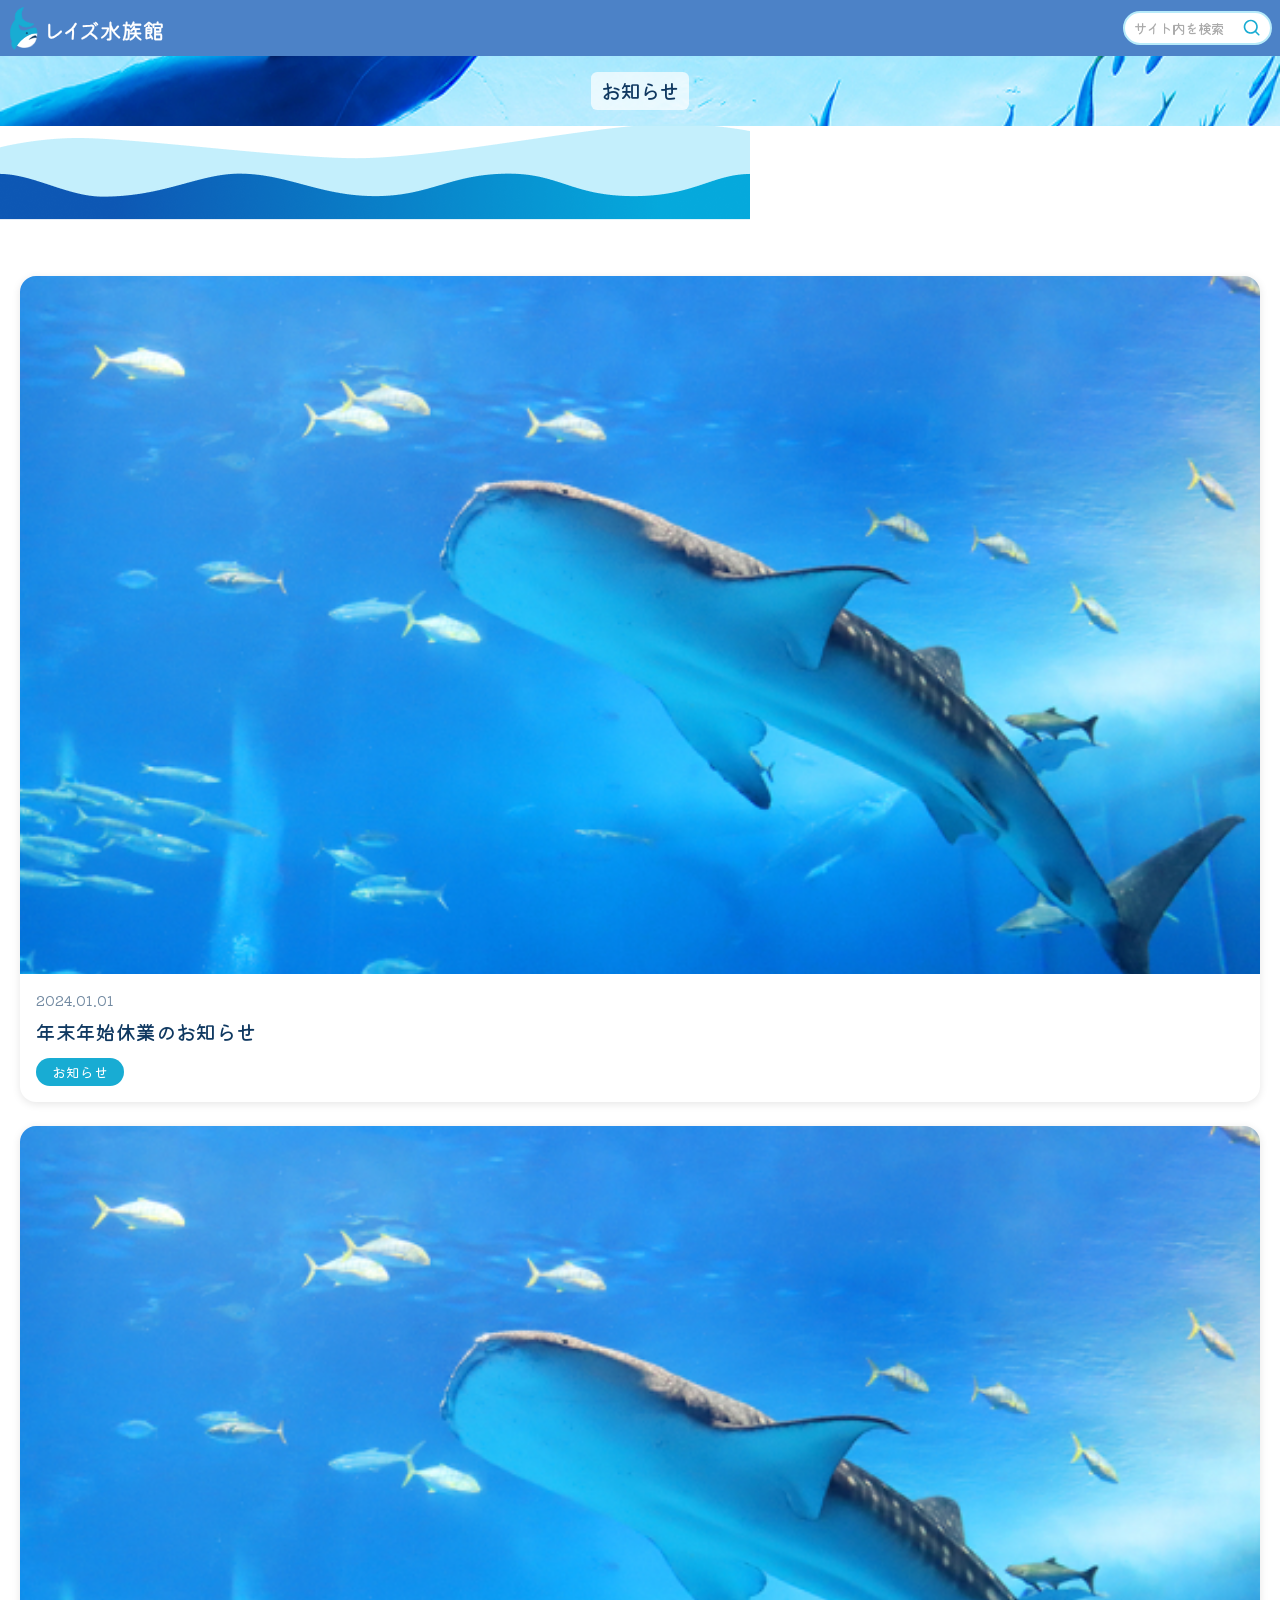
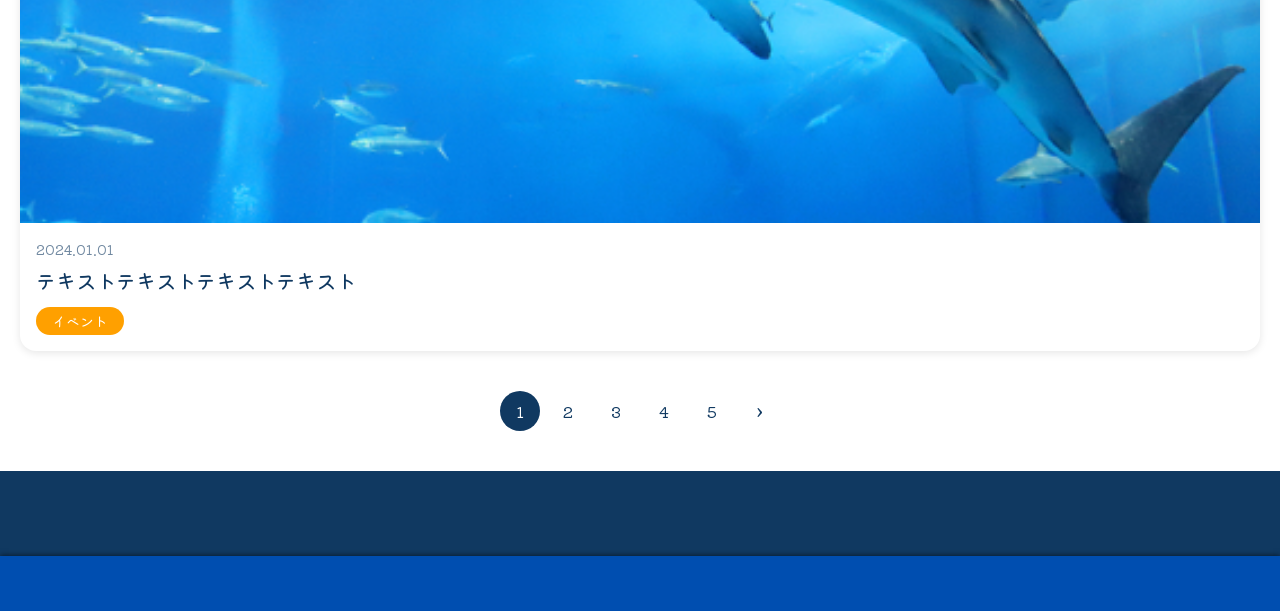
==== news/index.html @ 195cd43f "second commit" ====
<!DOCTYPE html>
<html lang="ja">
<head>
    <meta charset="UTF-8">
    <meta name="viewport" content="width=device-width, initial-scale=1.0">
    <title>レイズ水族館</title>
    <link rel="stylesheet" href="../css/reset.css">
    <link rel="stylesheet" href="../css/style.css">
    <link rel="preconnect" href="https://fonts.googleapis.com">
    <link rel="preconnect" href="https://fonts.gstatic.com" crossorigin>
    <link href="https://fonts.googleapis.com/css2?family=Kiwi+Maru:wght@400;500&family=Montserrat:ital,wght@0,100..900;1,100..900&display=swap" rel="stylesheet">
</head>
<body>

    <!-- header -->
    <section class="archive__mv__wrap">
        <header class="header">
            <h1 class="header__logo">
            <img src="../images/icon/logo.svg" alt="レイズ水族館 ロゴ" class="header__icon" width="154" height="45"  >
            </h1>
            <form class="header__search" role="search">
            <input 
                type="search" 
                class="header__search-input" 
                placeholder="サイト内を検索"
                aria-label="サイト内を検索"
            >
            <button type="submit" class="header__search-btn" aria-label="検索">
                <img src="../images/icon/magnifying-glass.svg" alt="" width="20" height="20">
            </button>
            </form>
        </header>

        <!-- メインビジュアル -->
        <div class="archive__mv">
            <h2 class="archive__mv__title">お知らせ</h2>
        </div>
         <!-- 波画像 -->
        <div class="archive__wave">
        <img src="../images/decoration/wave_graduation.png" alt="" width="750" height="110" >
        </div>
    </section>

  <!-- メインコンテンツ -->
  <main class="archive__main">

    <!-- 記事一覧 -->
    <ul class="archive__list">

      <li class="archive__item">
        <a href="../news/single.html" class="archive__link">
          <div class="archive__img__wrap">
            <img src="../images/foto/sp_archive_card.jpg" alt="年末年始休業のお知らせ" class="archive__img" width="550" height="390"  >
          </div>
          <div class="archive__body">
            <time class="archive__date" datetime="2024-01-01">2024.01.01</time>
            <h2 class="archive__title">年末年始休業のお知らせ</h2>
            <span class="archive__cat archive__cat--news">お知らせ</span>
          </div>
        </a>
      </li>

      <li class="archive__item">
        <a href="../news/single.html" class="archive__link">
          <div class="archive__img__wrap">
            <img src="../images/foto/sp_archive_card.jpg" alt="記事タイトル" class="archive__img" width="550" height="390"  >
          </div>
          <div class="archive__body">
            <time class="archive__date" datetime="2024-01-01">2024.01.01</time>
            <h2 class="archive__title">テキストテキストテキストテキスト</h2>
            <span class="archive__cat archive__cat--event">イベント</span>
          </div>
        </a>
      </li>

      <!-- 以下同じ構造で繰り返し -->

    </ul>

    <!-- ページネーション -->
    <nav class="pagination" aria-label="ページナビゲーション">
      <ul class="pagination__list">
        <li class="pagination__item pagination__item--current">
          <span>1</span>
        </li>
        <li class="pagination__item">
          <a href="#" class="pagination__link">2</a>
        </li>
        <li class="pagination__item">
          <a href="#" class="pagination__link">3</a>
        </li>
        <li class="pagination__item">
          <a href="#" class="pagination__link">4</a>
        </li>
        <li class="pagination__item">
          <a href="#" class="pagination__link">5</a>
        </li>
        <li class="pagination__item pagination__item--next">
          <a href="#" class="pagination__link" aria-label="次のページ">›</a>
        </li>
      </ul>
    </nav>

  </main>

  <!-- フッター -->
  <footer class="footer">
    <!-- トップページと同じフッター -->
  </footer>

  <!-- タブメニュー -->
  <nav class="tabmenu" aria-label="タブメニュー">
    <!-- トップページと同じタブメニュー -->
  </nav>

</body>
</html>
---- css/style.css ----
/* ========== 共通スタイル ========== */
body {
  font-family: 'kiwi Maru', serif;
}

.header {
  top: 0;
  left: 0;
  height: 56px;
  display: flex;
  align-items: center;
  justify-content: space-between;
  padding: 0 8px 0 10px;
  background: rgba(0, 78, 176, 0.7);  /* 半透明の青 */
  z-index: 10;
}

/* ロゴ */
.header__logo {
  display: flex;
  align-items: center;
  gap: 8px;
  text-decoration: none;
  margin: 0;
  font-size: inherit;  /* h1のデフォルトfont-sizeをリセット */
  font-weight: inherit;
}


.header__name {
  font-family: 'Kiwi Maru', serif;
  font-size: 21.59px;
  font-weight: 500;
  color: #FFFFFF;
  letter-spacing: -0.02em;
}

/* 検索ボックス */
.header__search {
  display: flex;
  align-items: center;
  gap: 4px;
  background: #FFFFFF;
  border: 2px solid rgba(183, 235, 250, 1);
  border-radius: 100px;
  padding: 4px 8px 5px 8px;
}

.header__search-input {
  width: 105px;
  height: 21px;
  font-family: 'Kiwi Maru', serif;
  font-size: 14px;
  font-weight: 500;
  color: rgba(119, 119, 119, 1);
  letter-spacing: -0.07em;
  border: none;
  outline: none;
  background: transparent;
}

.header__search-input::placeholder {
  color: #aaa;
  letter-spacing: -0.07em;
}

.header__search-btn {
  background: none;
  border: none;
  padding: 0;
  cursor: pointer;
  display: flex;
  align-items: center;
}
/* ========== MV ========== */
.mv {
  position: relative;
  height: 583px;
  overflow: hidden;
  background-image: url('../images/foto/front_main.jpg');
  background-size: cover;
  background-position: 90% center;
}
/* キャッチコピー */
.mv__catch {
  position: absolute;
  top: 69px;
  left: 16px;
  font-family: 'Kiwi Maru', serif;
  font-size: 32px;
  font-weight: 500;
  color: rgba(255, 255, 255, 1);
  text-shadow: 1.5px 1.5px 0 rgba(0, 3, 80, 0.5);
  line-height: 1.4;
  letter-spacing: -0.04em;
  margin: 0;
  z-index: 2;
}

/* 営業時間カード */
.mv__info {
  position: absolute;
  top: 410px;
  left: 50%;
  transform: translateX(-50%);
  width: 334.51px;
  background: rgba(255, 255, 255, 0.85);
  border: 2.66px solid #B7EBFA;
  border-radius: 13px;
  padding: 16px 13.22px;
  display: flex;
  flex-direction: column;
  gap: 13px;
  z-index: 3;
}

.mv__hours-wrap {
  display: flex;
  flex-direction: column;
  gap: 1.6px;
}

.mv__hours-label {
  font-family: 'Kiwi Maru', serif;
  font-size: 18px;
  font-weight: 500;
  color: #103961;
  margin: 0;
  text-align: center;
}

.mv__hours-time {
  display: flex;
  align-items: center;
  gap: 6px;
  justify-content: center;
}

.mv__hours-time img {
  position: relative;
  top: 4px;  
}

.mv__hours-time span {
  font-family: 'Kiwi Maru', serif;
  font-size: 24px;
  font-weight: 500;
  color: #103961;
}

/* ボタン */
.mv__buttons {
  display: flex;
  gap: 13px;
}

.mv__btn {
  flex: 1;
  display: flex;
  align-items: center;
  justify-content: center;
  gap: 7px;
  background: #003483;
  color: #FFFFFF;
  font-family: 'Kiwi Maru', serif;
  font-size: 14px;
  font-weight: 500;
  border-radius: 55px;
  border: 1.37px solid #003483;
  padding: 7px 0;
  text-decoration: none;
}

/* タブメニュー */
.tabmenu {
  position: relative;
  left: 0;
  height: 55px;
  background: #004EB0;
  display: flex;
  align-items: center;
  justify-content: space-between;
  box-shadow: 0 -1px 5px rgba(0,0,0,0.5);
  z-index: 4;
}

.tabmenu__item {
  flex: 1;
  display: flex;
  flex-direction: column;
  align-items: center;
  justify-content: center;
  gap: 3px;
  padding: 13.91px 0;
  color: #FFFFFF;
  text-decoration: none;
  font-family: 'Kiwi Maru', serif;
  font-size: 12px;
  font-weight: 500;
  line-height: 1.4;
}

/* チケット予約ボタン（中央・飛び出るデザイン） */
.tabmenu__item--active {
  flex: none;
  width: 74px;
  height: 65px;
  margin-top: -10px;
  border-radius: 100px 100px 0 0;
  background: linear-gradient(180deg, #93D9FF 0%, #AAF6ED 100%);
  border-bottom: none;
  padding: 9px 14px;
  display: flex;
  flex-direction: column;
  align-items: center;
  justify-content: center;
  gap: 2px;
  font-size: 12px;
  font-family: 'Kiwi Maru', serif;
  font-weight: 500;
  color: #103961;
  text-decoration: none;
  overflow: hidden;
  position: relative;
}

.tabmenu__item--active::before {
  content: '';
  position: absolute;
  top: 4px;        /* 内側に入れる距離 */
  left: 4px;
  right: 4px;
  bottom: -4px;    /* 下はボタンの外に出して見えなくする */
  border: 2px solid rgba(255, 255, 255, 0.8);
  border-radius: 100px 100px 0 0;  /* 上半円 */
  pointer-events: none;
}

.tabmenu__item--active img {
  width: 22px;
  height: 19px;
  position: relative;
  top: 1px;
}

.tabmenu__item--active span {
  width: 4em;
  text-align: center;
  position: relative;
  top: 2px;
  line-height: 14px;
  letter-spacing: -1.1px;
}

/* ========== NEWS ========== */
.news {
  min-height: 834px;
  background: linear-gradient(to left, rgba(5, 169, 220, 1) 0%, rgba(13, 87, 180, 1) 100%);
  position: relative;
  padding: 48px 20px;
  box-sizing: border-box;
}

.news__inner {
  width: 335px;
  min-height: 730px;
  background: #FFFFFF;
  border-radius: 21.6px;
  padding: 32px 24px 24px;
  box-sizing: border-box;
  margin: 0 auto;
}

.news__title {
  font-size: 32px;
  font-weight: 500;
  color: rgba(16, 57, 97, 1);
  text-align: center;
  letter-spacing: -1px;
  line-height: 1;
}

.news__title-deco {
  text-align: center;
}

span.news__tag{
  background: rgba(24, 172, 211, 1);
  color: rgba(255, 255, 255, 1);
 border-radius: 10%;
 font-size: 13px;
 margin: 0 21px;
 padding: 1px 7px;
}

time.news__date {
  color: rgba(16, 57, 97, 1);
}

a.news__link {
  color: rgba(0, 52, 131, 1);
  text-decoration: underline;
  font-size: 18px;
}

li.news__item {
  margin-bottom: 16px;
}

ul.news__list {
  line-height: 2;
  margin: 40px 0 27px;
}

.news__btn {
  display: flex;
  align-items: center;
  justify-content: center;
  background: #003483;
  color: #FFFFFF;
  border: 2px solid #003483;
  border-radius: 54px;
  padding: 8px 0;
  font-family: 'Kiwi Maru', serif;
  font-size: 18px;
  text-decoration: none;
  transition: background-color 0.3s, color 0.3s;
  width: 198px;
  margin: 0 auto;
}

.news__btn-arrow {
  transition: transform 0.3s;
  position: relative;
  left: 20px;
}

/* ホバー時 */
.news__btn:hover {
  background: #FFFFFF;
  color: #003483;
}

.news__btn:hover .news__btn-arrow {
  transform: translateX(-150px);  /* 左に移動 */
}

div.news__illust {
  margin: 31px 0 -4px;
}

/* ========== ABOUT ========== */
.about__title {
  font-size: 40px;
  font-weight: 500; /* Medium */
  line-height: 100%;
  letter-spacing: 0%;
  color: rgba(255, 255, 255, 1); /* White */
  
  /* ドロップシャドウ */
  text-shadow: 2.52px 2.52px 0px rgba(4, 5, 85, 0.46);
  
  width: 320px;
}

div.about__inner {
  height: 719px;
  position: relative;
  overflow: hidden;
  background-image: url('../images/foto/front_about.jpg');
  background-size: cover;
}

div.about__content {
  width: 335px;
  margin: 320px auto;
  z-index: 2;
  position: relative;
}

.about {
  position: relative;
}

.about__wave {
  position: absolute;
  bottom: 0;
  width: 100%;
  z-index: 2;
}

.about__wave img {
  width: 100%;
  margin-bottom: -2px;
}

div.about__title-deco {
  text-align: center;
  margin: 16px 0;
}

.about__text {
  font-size: 18px;
  font-weight: 400;
  line-height: 1.5;
  letter-spacing: 0;
  color: rgba(16, 57, 97, 1);
  text-align: center;
  padding-top: 20px;
}

.about::after {
  content: '';
  position: absolute;
  bottom: 0;
  left: 0;
  width: 100%;
  height: 391px;
  background: linear-gradient(
    180deg,
    rgba(255, 255, 255, 0) 0%,
    rgba(255, 255, 255, 0.63) 50%,
    rgba(255, 255, 255, 0.9) 100%
  );
  pointer-events: none;
  z-index: 1;
}

/* ========== MAP ========== */
section.map {
  background: rgba(24, 172, 211, 1);
  padding-bottom: 20px;
  position: relative;
}
div.map__inner {
  padding: 0 20px;
}
h2.map__title {
  font-size: 32px;
  font-weight: 500;
  line-height: 100%;
  letter-spacing: 0%;
  color: rgba(255, 255, 255, 1); 
  text-align: center;
  padding-top: 72px;
}
div.map__image {
  margin: 35px auto;
  width: 335px;
}
div.map__title-deco {
  text-align: center;
  margin: 5px 0 30px;
}
ul.map__list {
  margin: 0 auto;
  text-align: left;
  width: 268px;
}
li.map__item {
  background-color: rgba(255, 255, 255, 1);
  color: rgba(24, 172, 211, 1);
  border-radius: 24px;
  padding: 12px 20px 18px 20px;
  margin-bottom: 24px;
}
.map__link {
  display: flex;
  flex-direction: column;
}

.map__item-header {
  display: flex;
  align-items: center;
  gap: 8px;
  margin-bottom: -4px;
}
span.map__label {
  font-family: "Montserrat", sans-serif;
  font-weight: 700;
  font-style: bold;
  font-size: 40px;
}
h3.map__area-title {
  font-size: 24px;
  font-weight: 500;
}
p.map__area-text {
  border-top: 3px solid;
  padding-top: 10px;
}
.map__bubble {
  position: absolute;
  width: 143px;
  height: 97px;
  z-index: 1;
}
.map__bubble img {
  position: relative;
  top: -25px;
}

/* ========== ANIMAL ========== */
.animal {
  background: rgba(24, 172, 211, 1);
  padding: 42px 0;
}
h2.animal__title {
  font-size: 32px;
  font-weight: 500;
  line-height: 100%;
  letter-spacing: 0%;
  color: rgba(255, 255, 255, 1); 
  text-align: center;
}
div.animal__title-deco {
  text-align: center;
  margin: 6px 0 20px;
}
li.animal__item {
  width: 335px;
  background: #FFFFFF;
  border-radius: 21.6px;
  padding: 32px 24px 6px;
  box-sizing: border-box;
  margin: 58px auto 68px;
  overflow: visible; 
  position: relative; 
}
.animal__image__mask__shark img {
  width: 360px;
  height: 360px;
  object-fit: cover;
  -webkit-mask-image: url('../images/decoration/mask.svg');
  mask-image: url('../images/decoration/mask.svg');
  mask-size: cover;
  mask-repeat: no-repeat;
  mask-position: center;
  max-width: none;
  position: relative;
  left: -35px;
}
.animal__image__mask__shark {
    margin-top: -21px;
}
.animal__image__mask__turtle {
  width: 383px;
  height: 360px;
  object-fit: cover;
  -webkit-mask-image: url('../images/decoration/mask.svg');
  mask-image: url('../images/decoration/mask.svg');
  mask-size: cover;
  mask-repeat: no-repeat;
  mask-position: center;
  max-width: none;
  position: relative;
  left: -47px;
}
.animal__image__mask__turtle {
    margin-top: -25px;
}
h3.animal__subtitle {
  font-size: 24px;
  font-weight: 500;
  line-height: 1.4;
  color: rgba(16, 57, 97, 1);
  border-bottom: 3px solid rgba(24, 172, 211, 1);
  padding-bottom: 4px;
  width: fit-content;
}
div.animal__image {
  margin: 20px 0 50px;
  max-width: none;
  width: 305px;
  position: relative;
  left: -8px;
}
div.animal__text__wrap--sea {
  position: relative;
  top: -50px;
  padding: 0 18px;
}
div.animal__text__wrap--other {
  padding: 0 23px 33px;
  position: relative;
  top: -15px;
}
p.animal__text {
  font-size: 16px;
  font-weight: 400;
  line-height: 1.4;
  letter-spacing: 0;
  color: rgba(16, 57, 97, 1);
  margin-top: 21px;
}
/* イラスト装飾 */
img.animal__deco.hammerhead-shark {
  position: absolute;
  top: -40px;
  left: -15px;
  width: 155px;
}
img.animal__deco.whale-shark {
  position: absolute;
  bottom: -40px;
  right: -15px;
  width: 180px;
}
img.animal__bubble.animal__bubble--left {
  position: absolute;
  top: 80px;
  left: 1px;
  width: 55px;
}
img.animal__bubble.animal__bubble--right {
  position: absolute;
  bottom: 70px;
  right: 1px;
  width: 45px;
}
img.animal__deco.penguin_family {
  position: absolute;
  top: -20px;
  left: -10px;
  width: 83px;
  height: 103px;
  z-index: 3;
}
img.animal__deco.penguin_friend {
  position: absolute;
  bottom: -30px;
  right: -18px;
  width: 100px;
}
img.animal__footprint.animal__footprint--top {
  position: absolute;
  top: 15px;
  left: 80px;
  width: 53px;
}
img.animal__footprint.animal__footprint--bottom {
  position: absolute;
  bottom: 10px;
  right: 85px;
  width: 50px;
}
img.animal__deco.shellfish {
  position: absolute;
  top: 7px;
  left: 18px;
  width: 65px;
}
img.animal__deco.turtle {
  position: absolute;
  bottom: -35px;
  right: -10px;
  width: 128px;
}
img.animal__deco.dolphin {
  position: absolute;
  top: -20px;
  left: -10px;
  width: 105px;
}
img.animal__deco.sea-lion {
  position: absolute;
  bottom: -40px;
  right: -16px;
  width: 99px;
}
img.animal__bubble.animal__bubble--bottom {
  position: absolute;
  bottom: -100px;
  right: -20px;
  width: 110px;
}

/* ========== ACCESS ========== */
.access {
  background: rgba(24, 172, 211, 1);
  padding: 10px 0;
  height: 720px;
}

.access__title {
  font-size: 32px;
  font-weight: 500;
  line-height: 100%;
  letter-spacing: 0%;
  color: rgba(16, 57, 97, 1);
  text-align: center;
}

.access__title-deco {
  text-align: center;
  margin: 5px 0 27px;
}

.access__inner {
  width: 335px;
  background: #FFFFFF;
  border-radius: 21.6px;
  padding: 40px 20px 20px;
  box-sizing: border-box;
  margin: 0 auto;
}

.access__item {
  display: flex;
  align-items: flex-start;
  gap: 12px;
  margin-bottom: 31px;
}

.access__icon {
  width: 45px;
  height: 47px;
  flex-shrink: 0;
  align-self: center;
}

.access__subtitle {
  font-size: 18px;
  font-weight: 500;
  color: rgba(16, 57, 97, 1);
  margin-bottom: 4px;
}

.access__text {
  font-size: 16px;
  color: rgba(16, 57, 97, 1);
}

/* Google Map */
.access__map {
  margin-top: 8px;
}

.access__map__link {
  display: block;
}

.access__map__img {
  width: 100%;
}

.access__bubble {
  position: relative;
  width: 155px;
  height: 97px;
  z-index: 1;
  bottom: -25px;
}
.access__bubble img {
  position: relative;
  top: -25px;
}
.access__wave {
  position: relative;
  bottom: 15px;
  width: 100%;
  z-index: 2;
}
.access__wave img {
  width: 100%;
  margin-bottom: -50px;
}
/* ========== FOOTER ========== */
.footer {
  background: rgba(16, 57, 97, 1);
  padding: 58px 0 27px;
}

.footer__inner {
  width: 335px;
  margin: 0 auto;
}

/* ロゴ */
.footer__logo {
  display: flex;
  align-items: center;
  margin-bottom: 24px;
  justify-content: center;
}

.footer__logo__img {
  width: 60px;
  height: 60px;
}

.footer__logo__text {
  font-size: 32px;
  font-weight: 500;
  letter-spacing: -3px;
  color: rgba(255, 255, 255, 1);
  position: relative;
  left: -4px;
}

/* SNS */
.footer__sns {
  display: flex;
  gap: 24px;
  margin: 55px 0 40px 20px;
}

.footer__sns__icon {
  width: 28px;
  height: 28px;
}

/* ナビゲーション */
.footer__nav {
  margin-bottom: 40px;
}
.footer__nav__inner {
  display: flex;
  justify-content: space-between;
  padding: 8px 2px 30px;
}

.footer__nav__group {
  padding: 11px 0;
}

.footer__nav__heading {
  display: flex;
  align-items: center;
  gap: 11px;
  font-size: 21px;
  font-weight: 500;
  color: rgba(255, 255, 255, 1);
  text-decoration: none;
}

.footer__nav__arrow {
  font-size: 20px;
  color: rgba(255, 255, 255, 1);
}

.footer__nav__list {
  list-style: none;
  margin-top: 12px;
  padding-left: 24px;
}

.footer__nav__link {
  display: block;
  font-size: 21px;
  color: rgba(255, 255, 255, 1);
  text-decoration: none;
  padding: 10px 0;
}

/* コピーライト */
.footer__copyright {
  text-align: center;
  font-size: 12px;
  color: rgba(255, 255, 255, 1);
}

/* ========== ARCHIVE ========== */

/* メインビジュアル */
.archive__mv {
  position: relative;
  height: 70px;
  background: url('../images/foto/sp_archive_main.jpg') center / cover no-repeat;
  display: flex;
  align-items: center;
  justify-content: center;
}

.archive__mv::after {
  content: '';
  position: absolute;
  inset: 0;
;
}

.archive__mv__title {
  position: relative;
  z-index: 1;
  font-size: 20px;
  font-weight: 500;
  color: rgba(16, 57, 97, 1);
  letter-spacing: -0.03em;
  background-color: rgba(255, 255, 255, 0.7);
  padding: 4px 10px 5px;
  border-radius: 6.25px;
}

.archive__wave {
  position: relative;
  bottom: 16px;
  width: 100%;
  z-index: 2;
}

/* 記事一覧 */
.archive__main {
  padding: 40px 20px;
}

.archive__list {
  list-style: none;
  display: flex;
  flex-direction: column;
  gap: 24px;
}

.archive__item {
  background: #fff;
  border-radius: 16px;
  overflow: hidden;
  box-shadow: 0 2px 8px rgba(0, 0, 0, 0.1);
}

.archive__link {
  display: block;
  text-decoration: none;
  color: inherit;
}

.archive__img__wrap {
  width: 100%;
  aspect-ratio: 16 / 9;
  overflow: hidden;
}

.archive__img {
  width: 100%;
  height: 100%;
  object-fit: cover;
}

.archive__body {
  padding: 16px;
}

.archive__date {
  font-size: 14px;
  color: rgba(16, 57, 97, 0.6);
  display: block;
  margin-bottom: 8px;
}

.archive__title {
  font-size: 20px;
  font-weight: 500;
  color: rgba(16, 57, 97, 1);
  margin-bottom: 12px;
  line-height: 1.4;
}

/* カテゴリタグ */
.archive__cat {
  display: inline-block;
  padding: 4px 16px;
  border-radius: 999px;
  font-size: 14px;
  color: #fff;
}

.archive__cat--news {
  background: rgba(24, 172, 211, 1);
}

.archive__cat--event {
  background: rgba(255, 160, 0, 1);
}

/* ページネーション */
.pagination {
  margin-top: 40px;
  display: flex;
  justify-content: center;
}

.pagination__list {
  display: flex;
  align-items: center;
  gap: 8px;
  list-style: none;
}

.pagination__link,
.pagination__item--current span {
  display: flex;
  align-items: center;
  justify-content: center;
  width: 40px;
  height: 40px;
  border-radius: 50%;
  font-size: 16px;
  text-decoration: none;
  color: rgba(16, 57, 97, 1);
  background: rgba(255, 255, 255, 0.6);
}

.pagination__item--current span {
  background: rgba(16, 57, 97, 1);
  color: #fff;
}

.pagination__item--next .pagination__link {
  font-size: 20px;
}
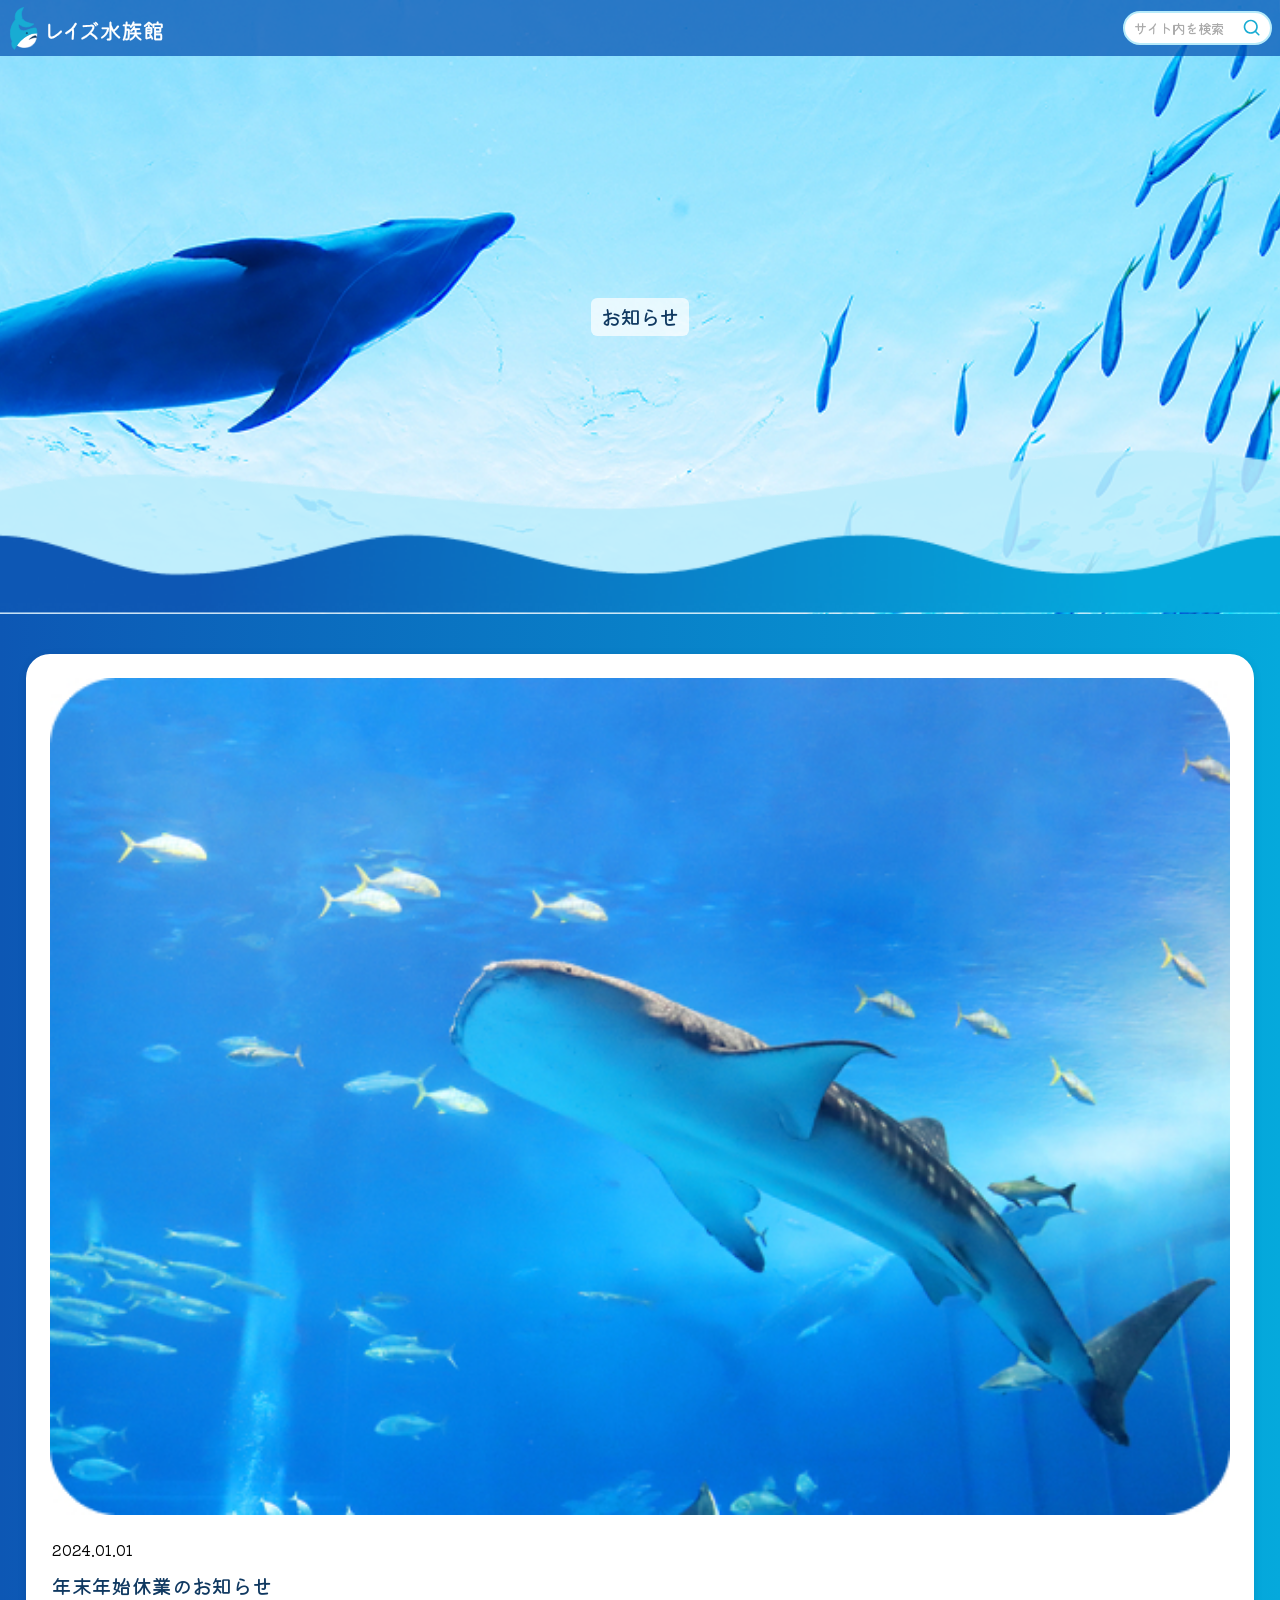
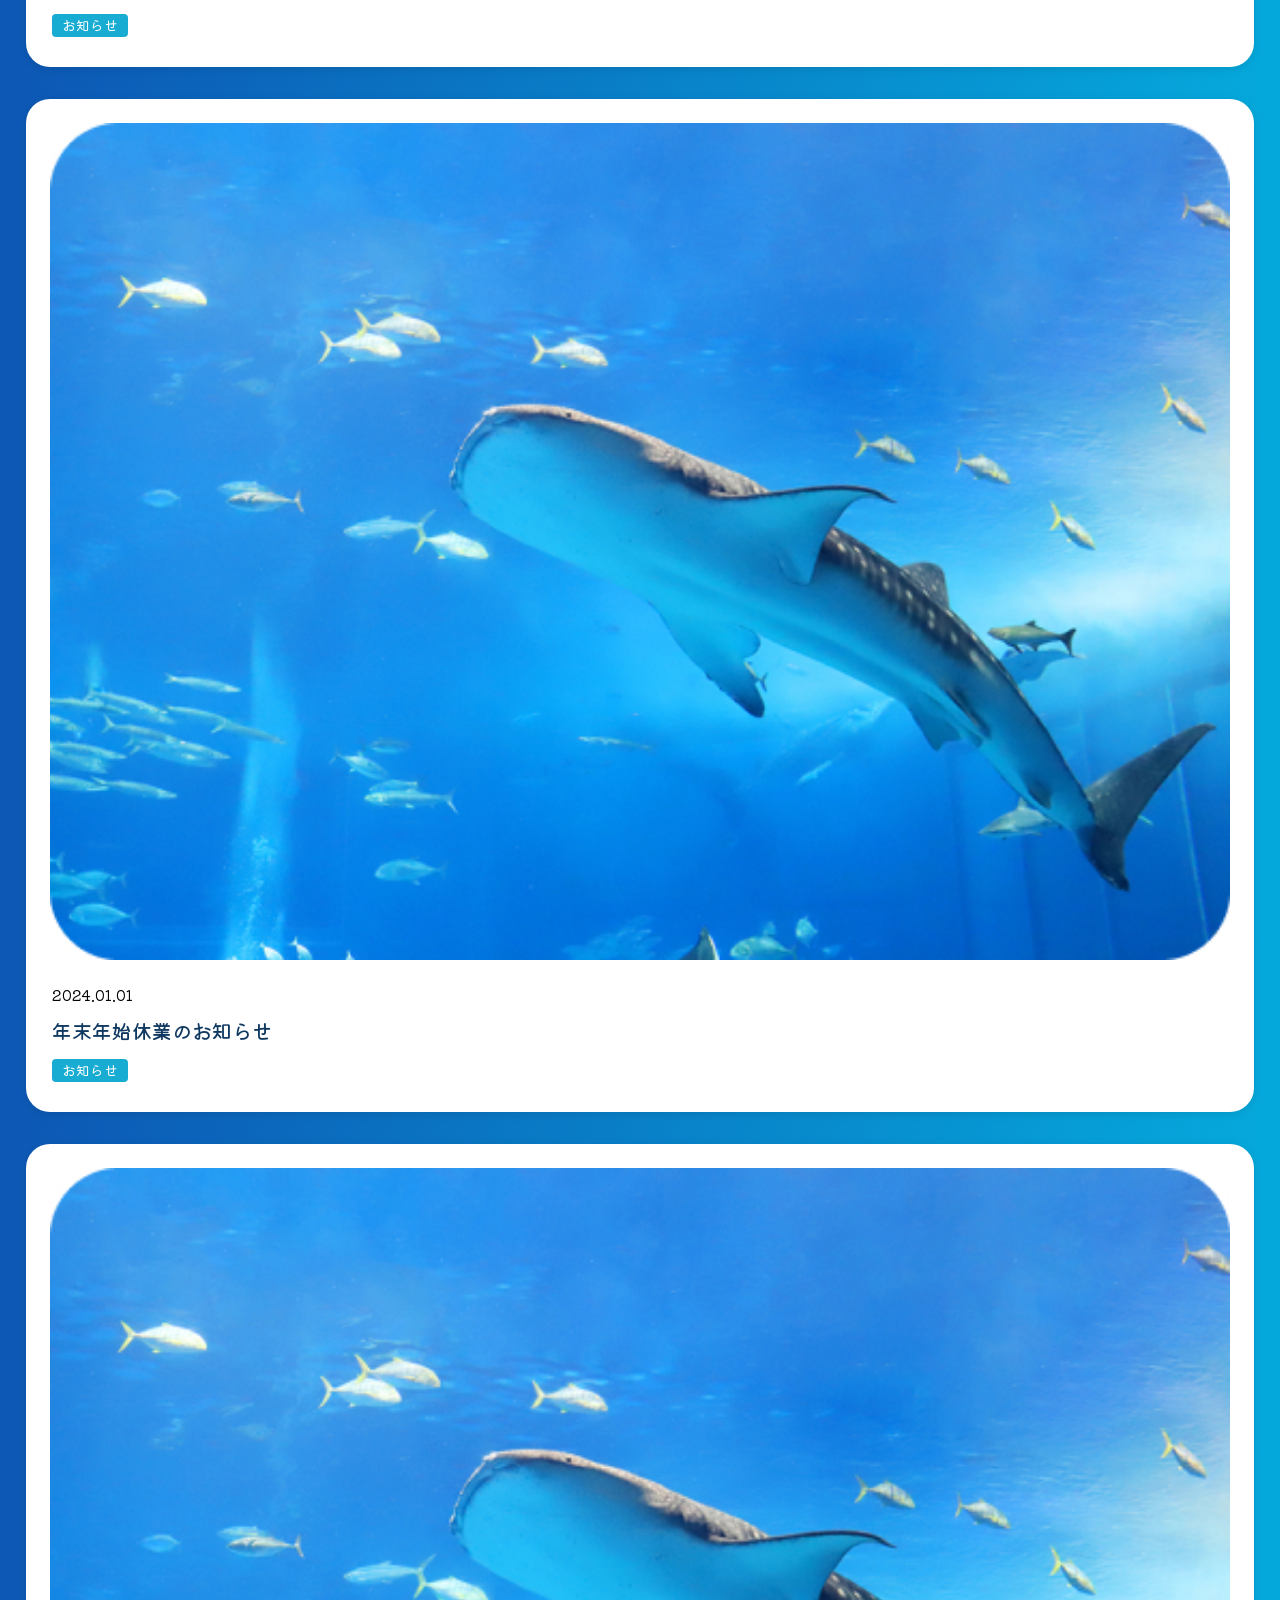
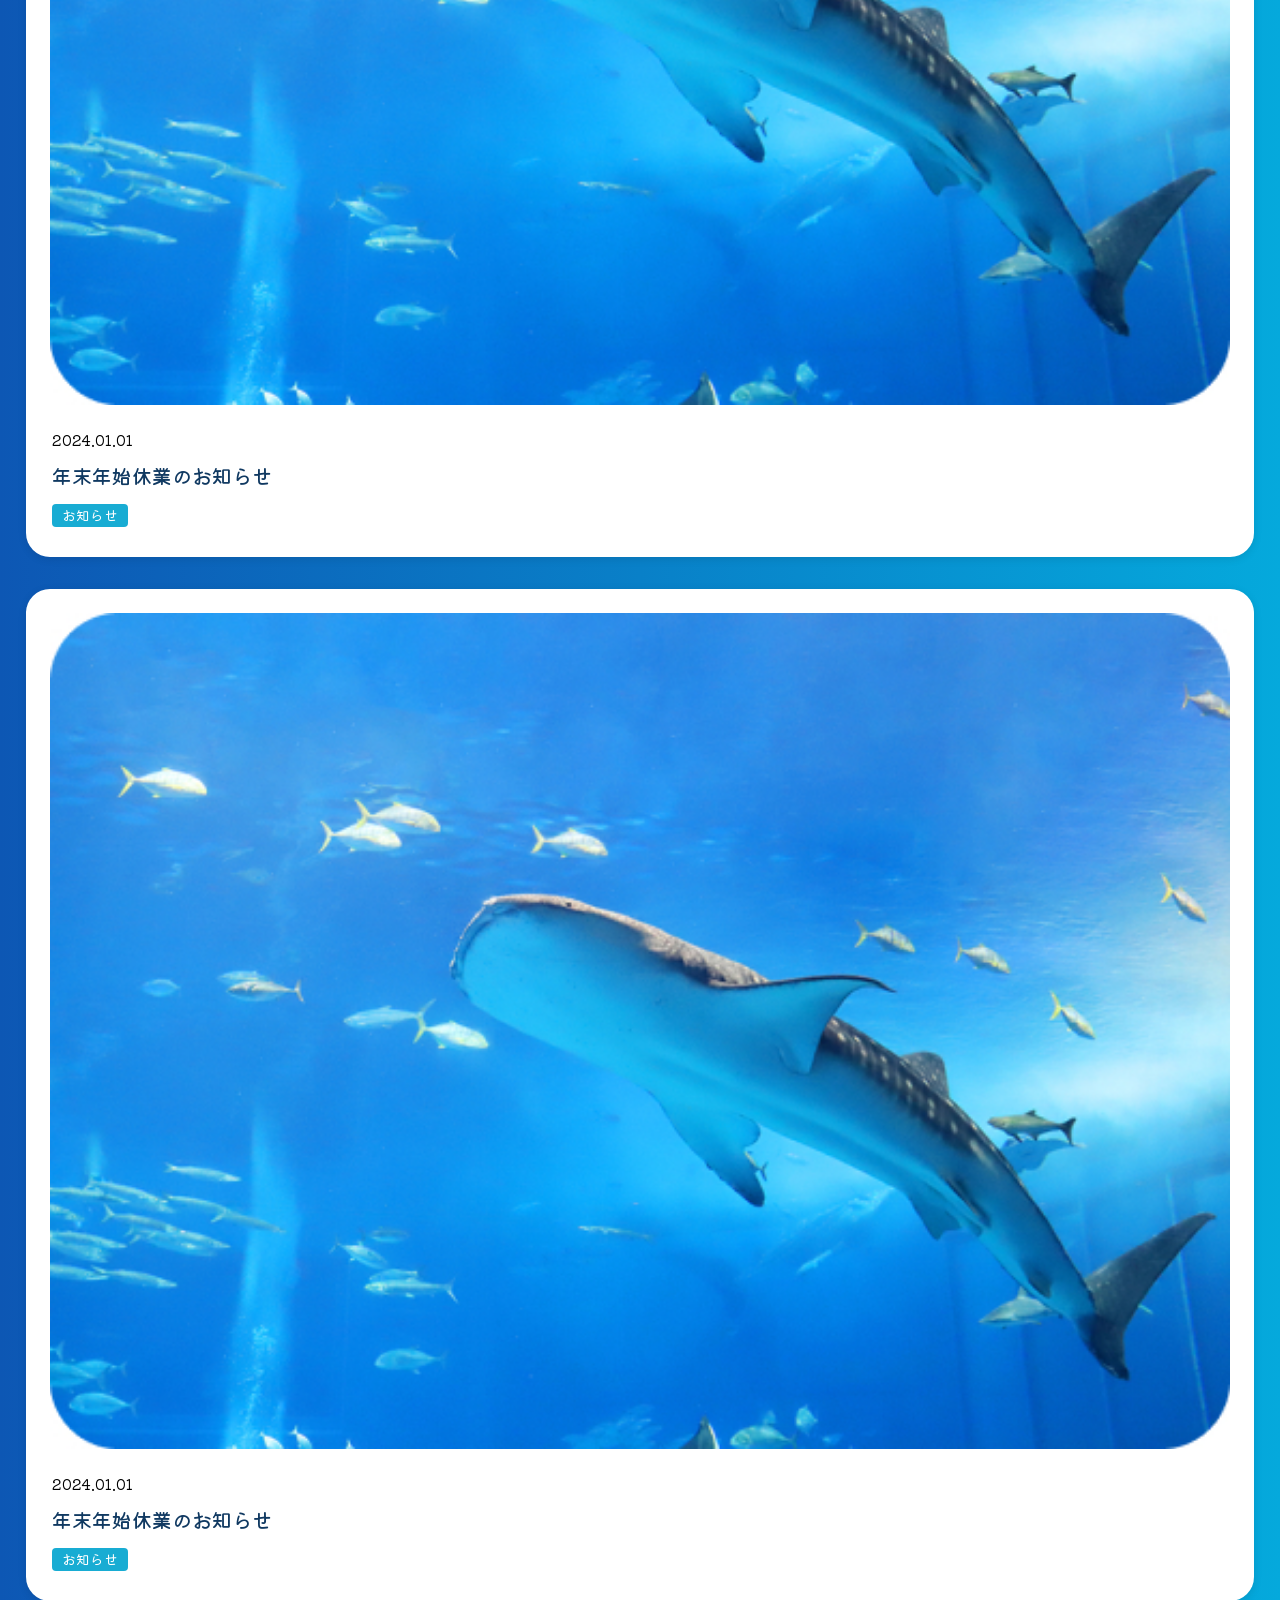
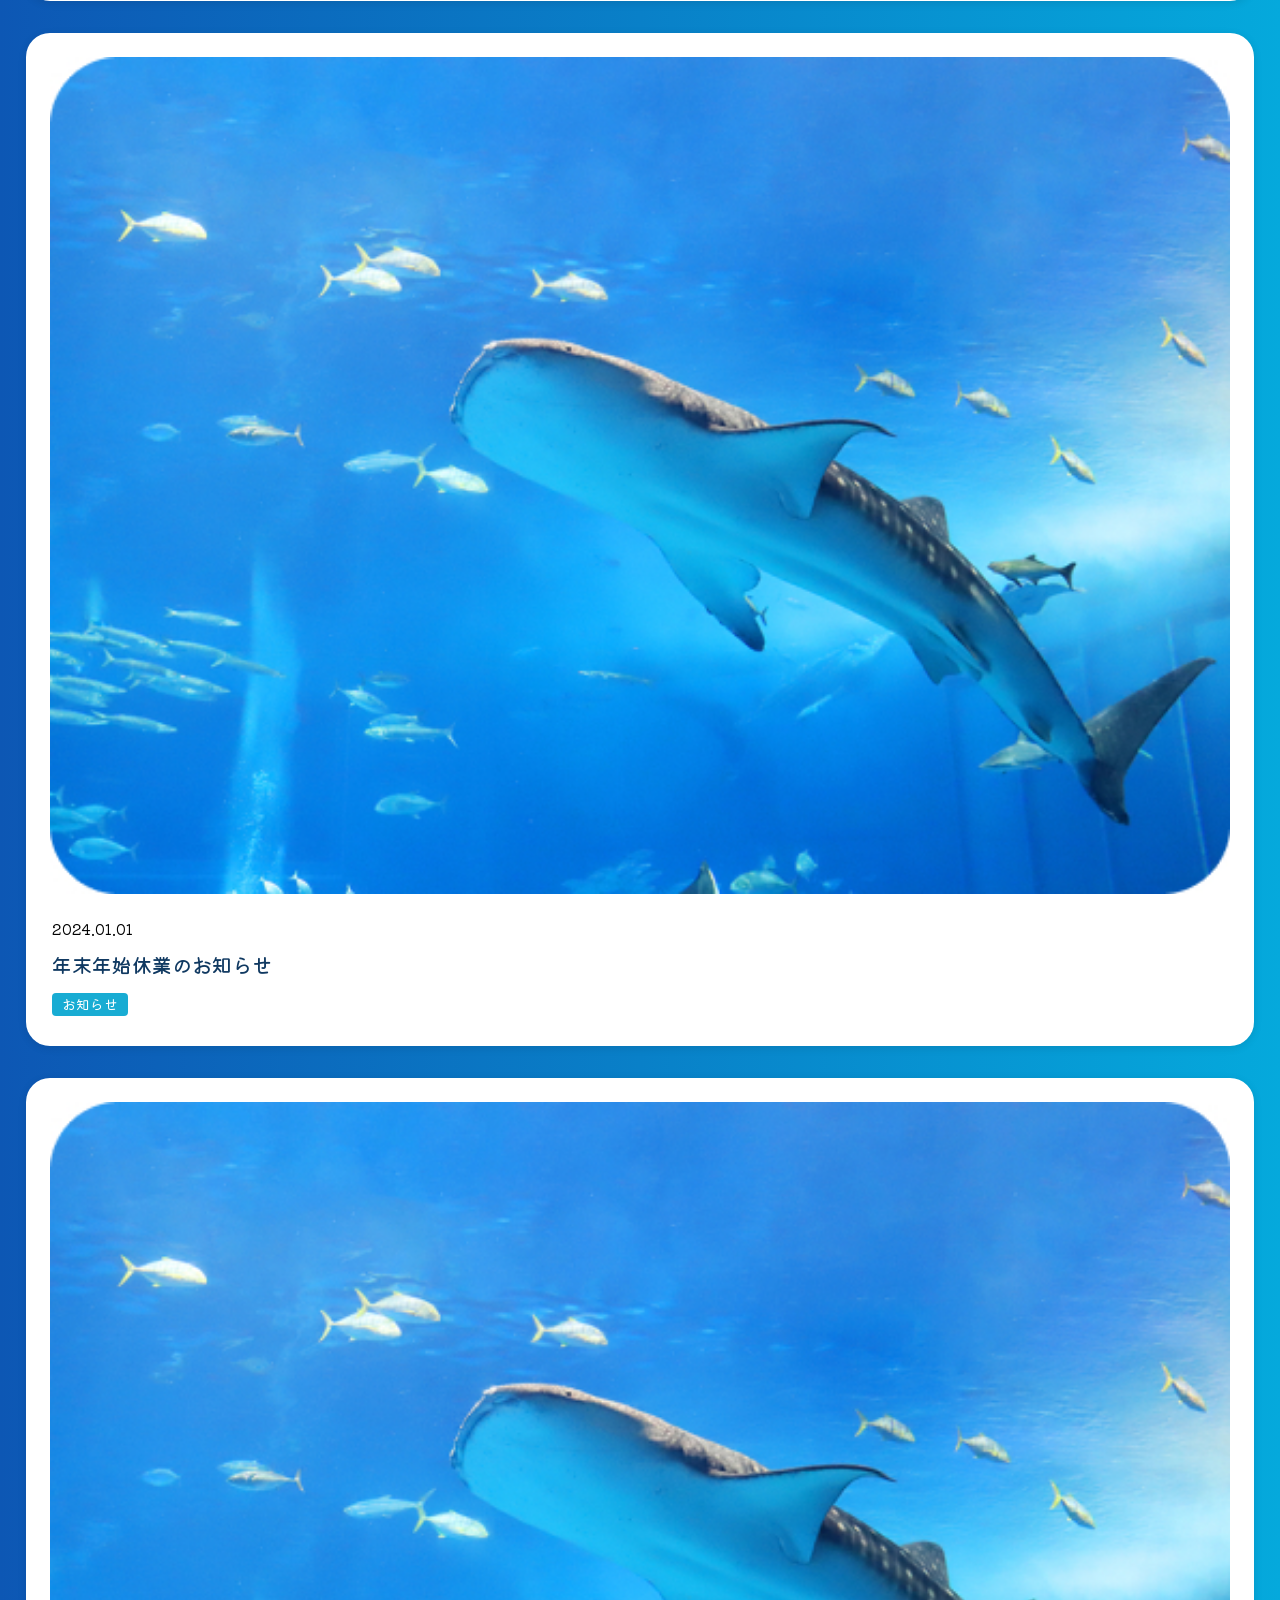
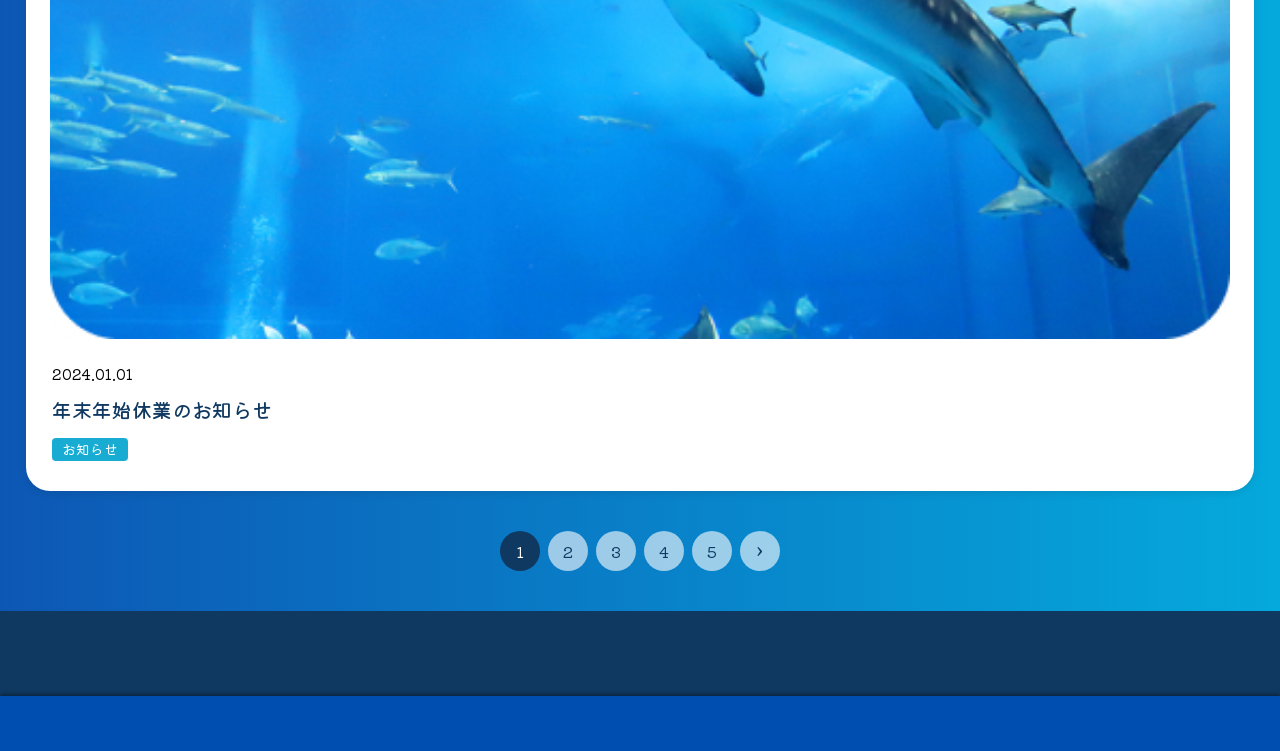
==== commit 567be5f5: "sp_archiveの修正" ====
--- a/news/index.html
+++ b/news/index.html
@@ -34,11 +34,12 @@
         <!-- メインビジュアル -->
         <div class="archive__mv">
             <h2 class="archive__mv__title">お知らせ</h2>
+            <div class="archive__wave">
+              <img src="../images/decoration/wave_graduation.png" alt="" width="750" height="110" >
+            </div>
         </div>
          <!-- 波画像 -->
-        <div class="archive__wave">
-        <img src="../images/decoration/wave_graduation.png" alt="" width="750" height="110" >
-        </div>
+        
     </section>
 
   <!-- メインコンテンツ -->
@@ -59,24 +60,68 @@
           </div>
         </a>
       </li>
-
       <li class="archive__item">
         <a href="../news/single.html" class="archive__link">
           <div class="archive__img__wrap">
-            <img src="../images/foto/sp_archive_card.jpg" alt="記事タイトル" class="archive__img" width="550" height="390"  >
+            <img src="../images/foto/sp_archive_card.jpg" alt="年末年始休業のお知らせ" class="archive__img" width="550" height="390"  >
           </div>
           <div class="archive__body">
             <time class="archive__date" datetime="2024-01-01">2024.01.01</time>
-            <h2 class="archive__title">テキストテキストテキストテキスト</h2>
-            <span class="archive__cat archive__cat--event">イベント</span>
+            <h2 class="archive__title">年末年始休業のお知らせ</h2>
+            <span class="archive__cat archive__cat--news">お知らせ</span>
           </div>
         </a>
       </li>
-
-      <!-- 以下同じ構造で繰り返し -->
-
+      <li class="archive__item">
+        <a href="../news/single.html" class="archive__link">
+          <div class="archive__img__wrap">
+            <img src="../images/foto/sp_archive_card.jpg" alt="年末年始休業のお知らせ" class="archive__img" width="550" height="390"  >
+          </div>
+          <div class="archive__body">
+            <time class="archive__date" datetime="2024-01-01">2024.01.01</time>
+            <h2 class="archive__title">年末年始休業のお知らせ</h2>
+            <span class="archive__cat archive__cat--news">お知らせ</span>
+          </div>
+        </a>
+      </li>
+      <li class="archive__item">
+        <a href="../news/single.html" class="archive__link">
+          <div class="archive__img__wrap">
+            <img src="../images/foto/sp_archive_card.jpg" alt="年末年始休業のお知らせ" class="archive__img" width="550" height="390"  >
+          </div>
+          <div class="archive__body">
+            <time class="archive__date" datetime="2024-01-01">2024.01.01</time>
+            <h2 class="archive__title">年末年始休業のお知らせ</h2>
+            <span class="archive__cat archive__cat--news">お知らせ</span>
+          </div>
+        </a>
+      </li>
+      <li class="archive__item">
+        <a href="../news/single.html" class="archive__link">
+          <div class="archive__img__wrap">
+            <img src="../images/foto/sp_archive_card.jpg" alt="年末年始休業のお知らせ" class="archive__img" width="550" height="390"  >
+          </div>
+          <div class="archive__body">
+            <time class="archive__date" datetime="2024-01-01">2024.01.01</time>
+            <h2 class="archive__title">年末年始休業のお知らせ</h2>
+            <span class="archive__cat archive__cat--news">お知らせ</span>
+          </div>
+        </a>
+      </li>
+       <li class="archive__item">
+        <a href="../news/single.html" class="archive__link">
+          <div class="archive__img__wrap">
+            <img src="../images/foto/sp_archive_card.jpg" alt="年末年始休業のお知らせ" class="archive__img" width="550" height="390"  >
+          </div>
+          <div class="archive__body">
+            <time class="archive__date" datetime="2024-01-01">2024.01.01</time>
+            <h2 class="archive__title">年末年始休業のお知らせ</h2>
+            <span class="archive__cat archive__cat--news">お知らせ</span>
+          </div>
+        </a>
+      </li>
     </ul>
-
+   
     <!-- ページネーション -->
     <nav class="pagination" aria-label="ページナビゲーション">
       <ul class="pagination__list">
--- a/css/style.css
+++ b/css/style.css
@@ -13,6 +13,8 @@
   padding: 0 8px 0 10px;
   background: rgba(0, 78, 176, 0.7);  /* 半透明の青 */
   z-index: 10;
+  position: fixed;
+  width: 100%;
 }
 
 /* ロゴ */
@@ -137,8 +139,9 @@
 }
 
 .mv__hours-time img {
-  position: relative;
-  top: 4px;  
+  position: absolute;
+  top: 52px;  
+  left: 52px;
 }
 
 .mv__hours-time span {
@@ -239,15 +242,15 @@
 .tabmenu__item--active img {
   width: 22px;
   height: 19px;
-  position: relative;
-  top: 1px;
+  position: absolute;
+  top: 10px;
 }
 
 .tabmenu__item--active span {
   width: 4em;
   text-align: center;
-  position: relative;
-  top: 2px;
+  position: absolute;
+  top: 30px;
   line-height: 14px;
   letter-spacing: -1.1px;
 }
@@ -865,11 +868,13 @@
 /* メインビジュアル */
 .archive__mv {
   position: relative;
-  height: 70px;
+  aspect-ratio: 375 / 180;
+  min-height: 180px;
   background: url('../images/foto/sp_archive_main.jpg') center / cover no-repeat;
   display: flex;
   align-items: center;
   justify-content: center;
+  width: 100%;
 }
 
 .archive__mv::after {
@@ -889,30 +894,37 @@
   background-color: rgba(255, 255, 255, 0.7);
   padding: 4px 10px 5px;
   border-radius: 6.25px;
+  top: 10px;
 }
 
 .archive__wave {
-  position: relative;
-  bottom: 16px;
+  position: absolute;
   width: 100%;
   z-index: 2;
+  bottom: 0;
+}
+.archive__wave img {
+  width: 100%;
+  display: block;
 }
 
 /* 記事一覧 */
 .archive__main {
-  padding: 40px 20px;
+  padding: 40px 26px;
+  background: linear-gradient(to left, rgba(5, 169, 220, 1) 0%, rgba(13, 87, 180, 1) 100%);
+
 }
 
 .archive__list {
   list-style: none;
   display: flex;
   flex-direction: column;
-  gap: 24px;
+  gap: 32px;
 }
 
 .archive__item {
   background: #fff;
-  border-radius: 16px;
+  border-radius: 24px;
   overflow: hidden;
   box-shadow: 0 2px 8px rgba(0, 0, 0, 0.1);
 }
@@ -925,25 +937,26 @@
 
 .archive__img__wrap {
   width: 100%;
-  aspect-ratio: 16 / 9;
   overflow: hidden;
+  padding: 24px;
 }
 
 .archive__img {
   width: 100%;
   height: 100%;
   object-fit: cover;
+  border-radius: 16px;
 }
 
 .archive__body {
-  padding: 16px;
+  padding: 0 26px 30px;
 }
 
 .archive__date {
-  font-size: 14px;
-  color: rgba(16, 57, 97, 0.6);
+  font-size: 15px;
+  color: rgba(0, 0, 0, 1);
   display: block;
-  margin-bottom: 8px;
+  margin-bottom: 12px;
 }
 
 .archive__title {
@@ -957,18 +970,14 @@
 /* カテゴリタグ */
 .archive__cat {
   display: inline-block;
-  padding: 4px 16px;
-  border-radius: 999px;
+  padding: 1px 10px 2px;
+  border-radius: 4px;
   font-size: 14px;
   color: #fff;
 }
 
 .archive__cat--news {
   background: rgba(24, 172, 211, 1);
-}
-
-.archive__cat--event {
-  background: rgba(255, 160, 0, 1);
 }
 
 /* ページネーション */
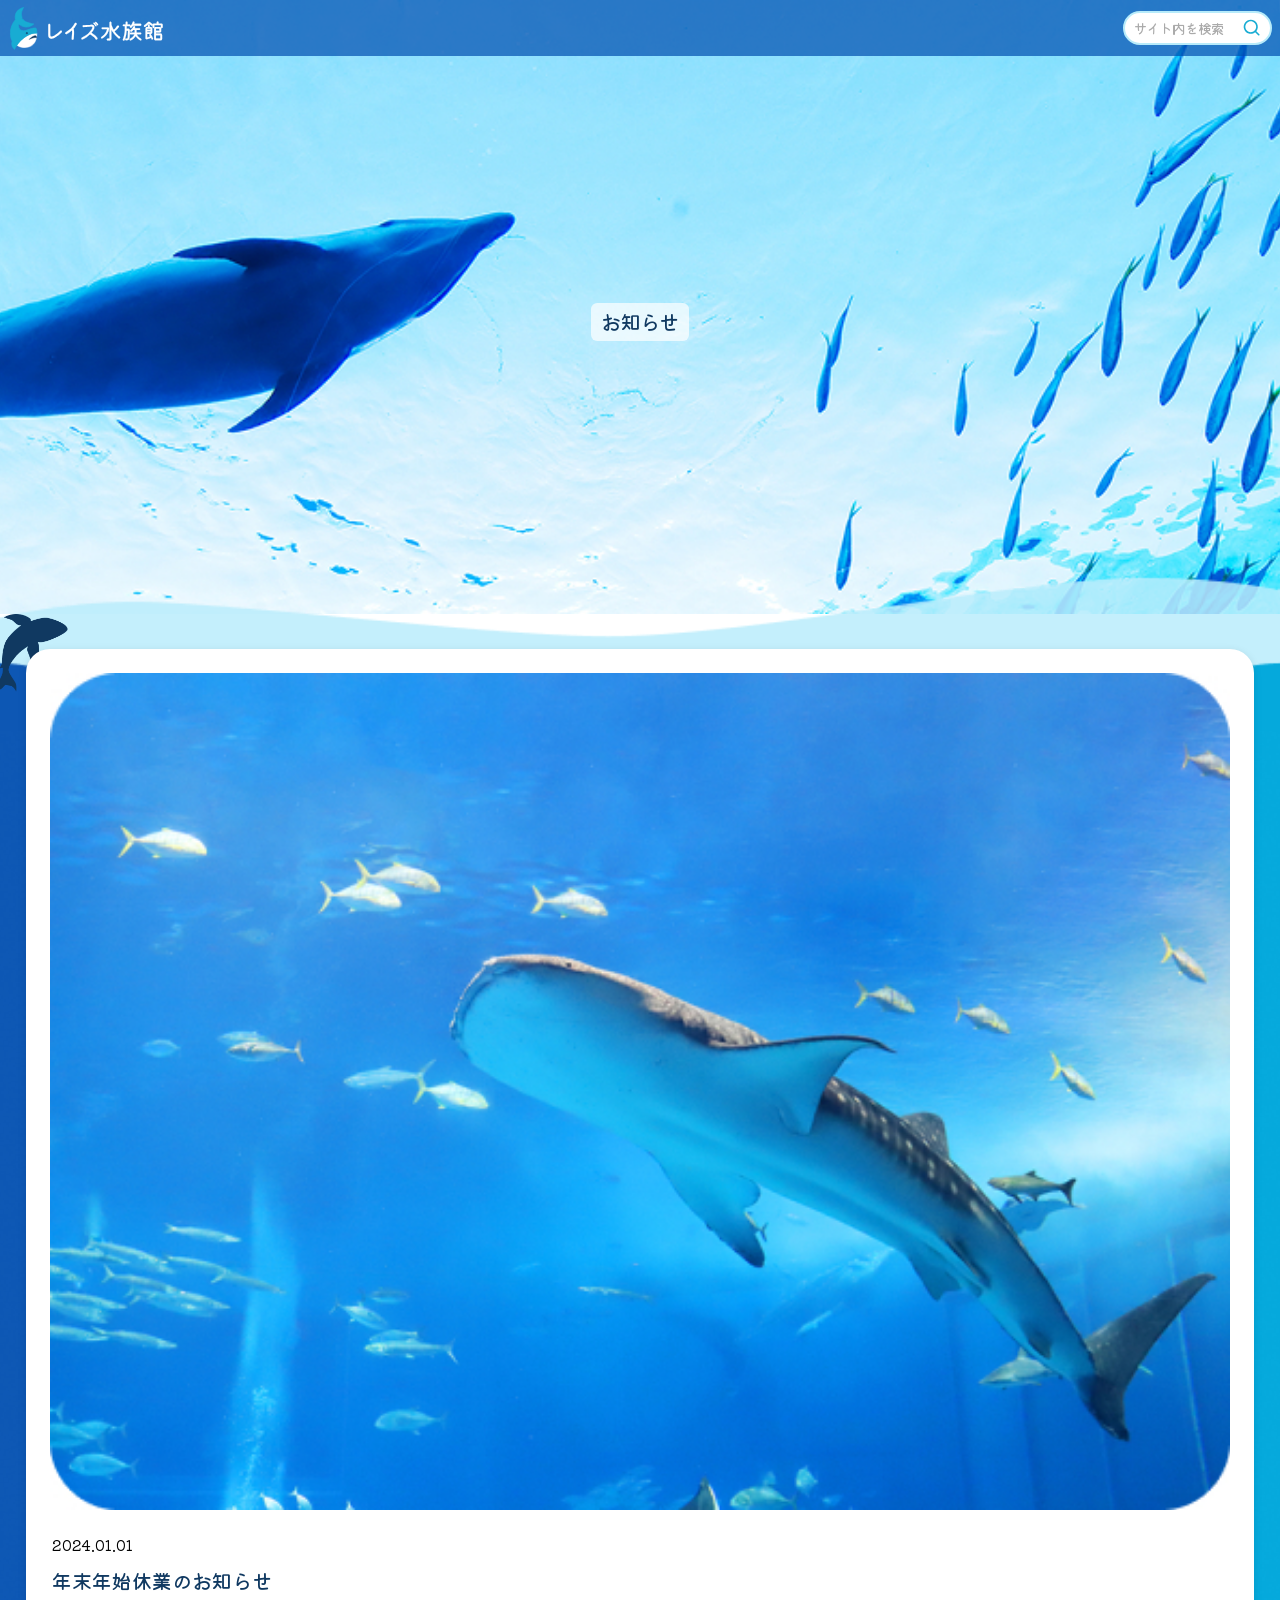
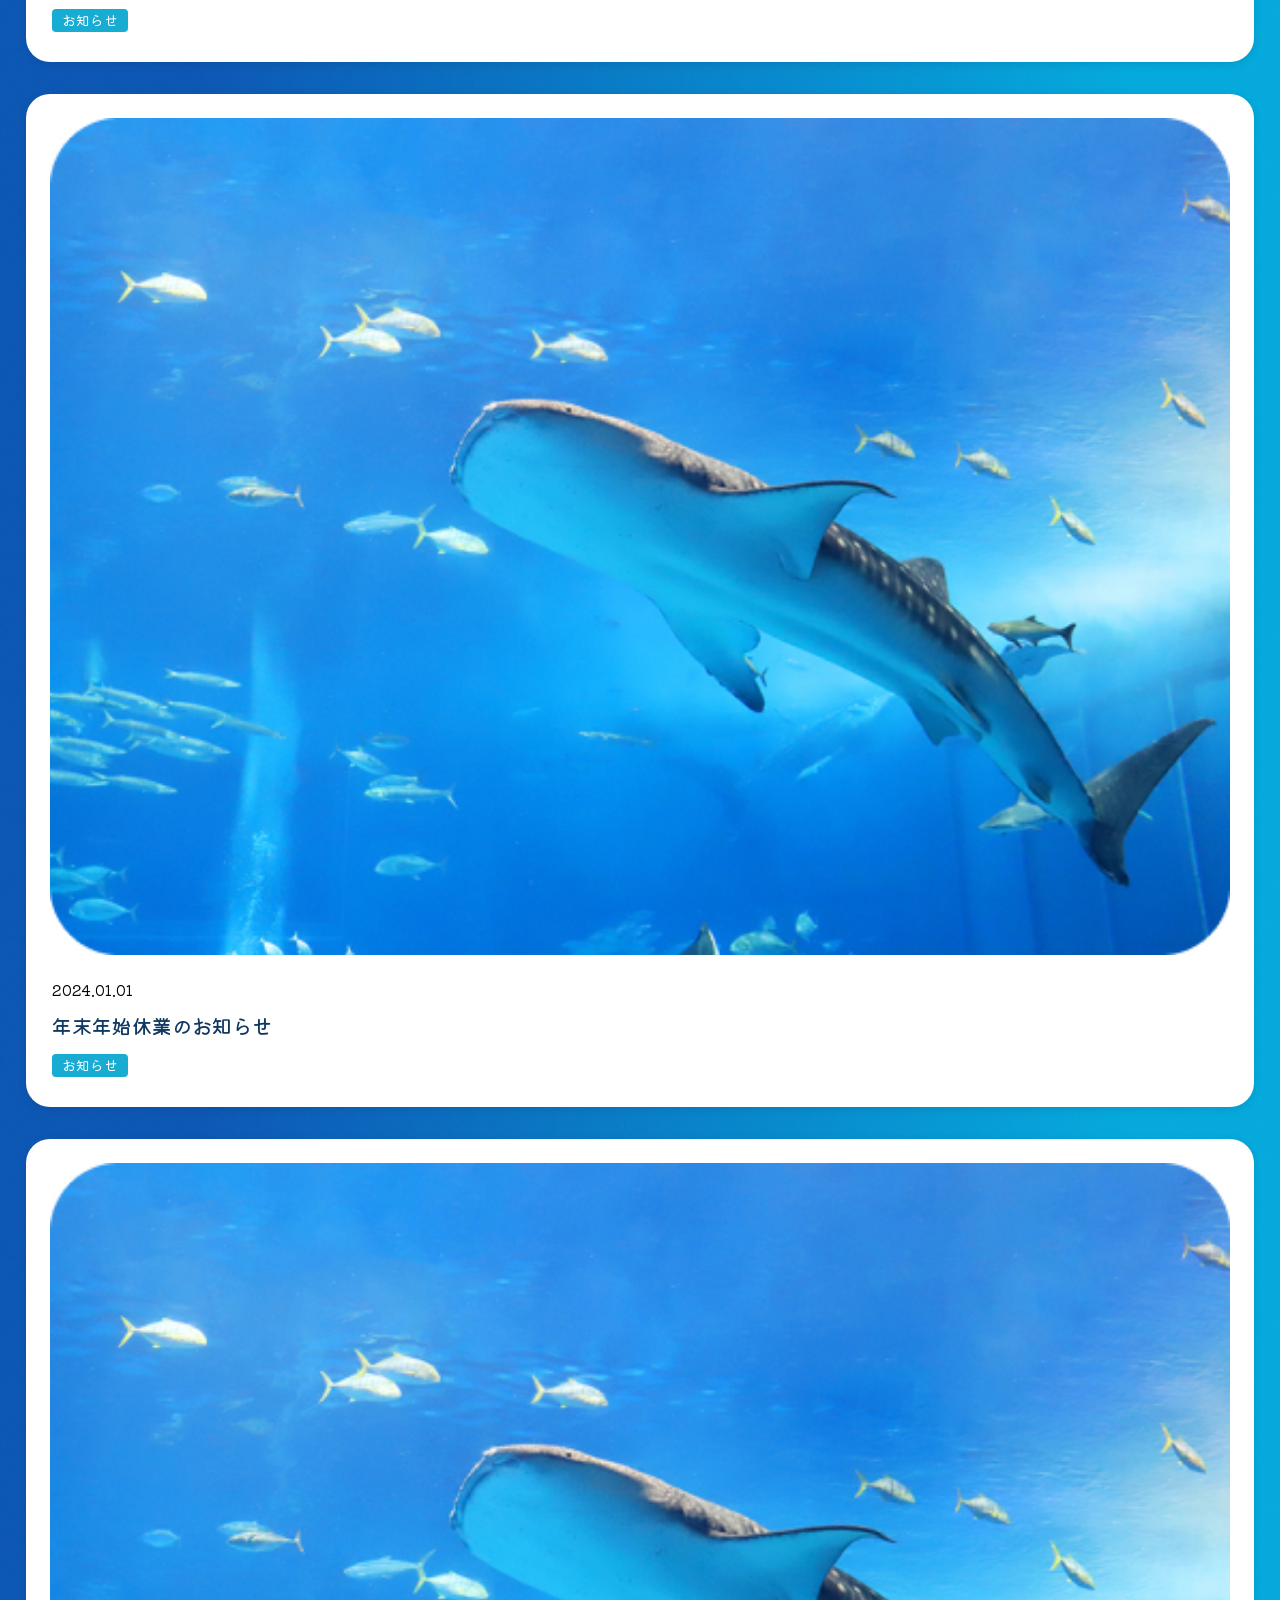
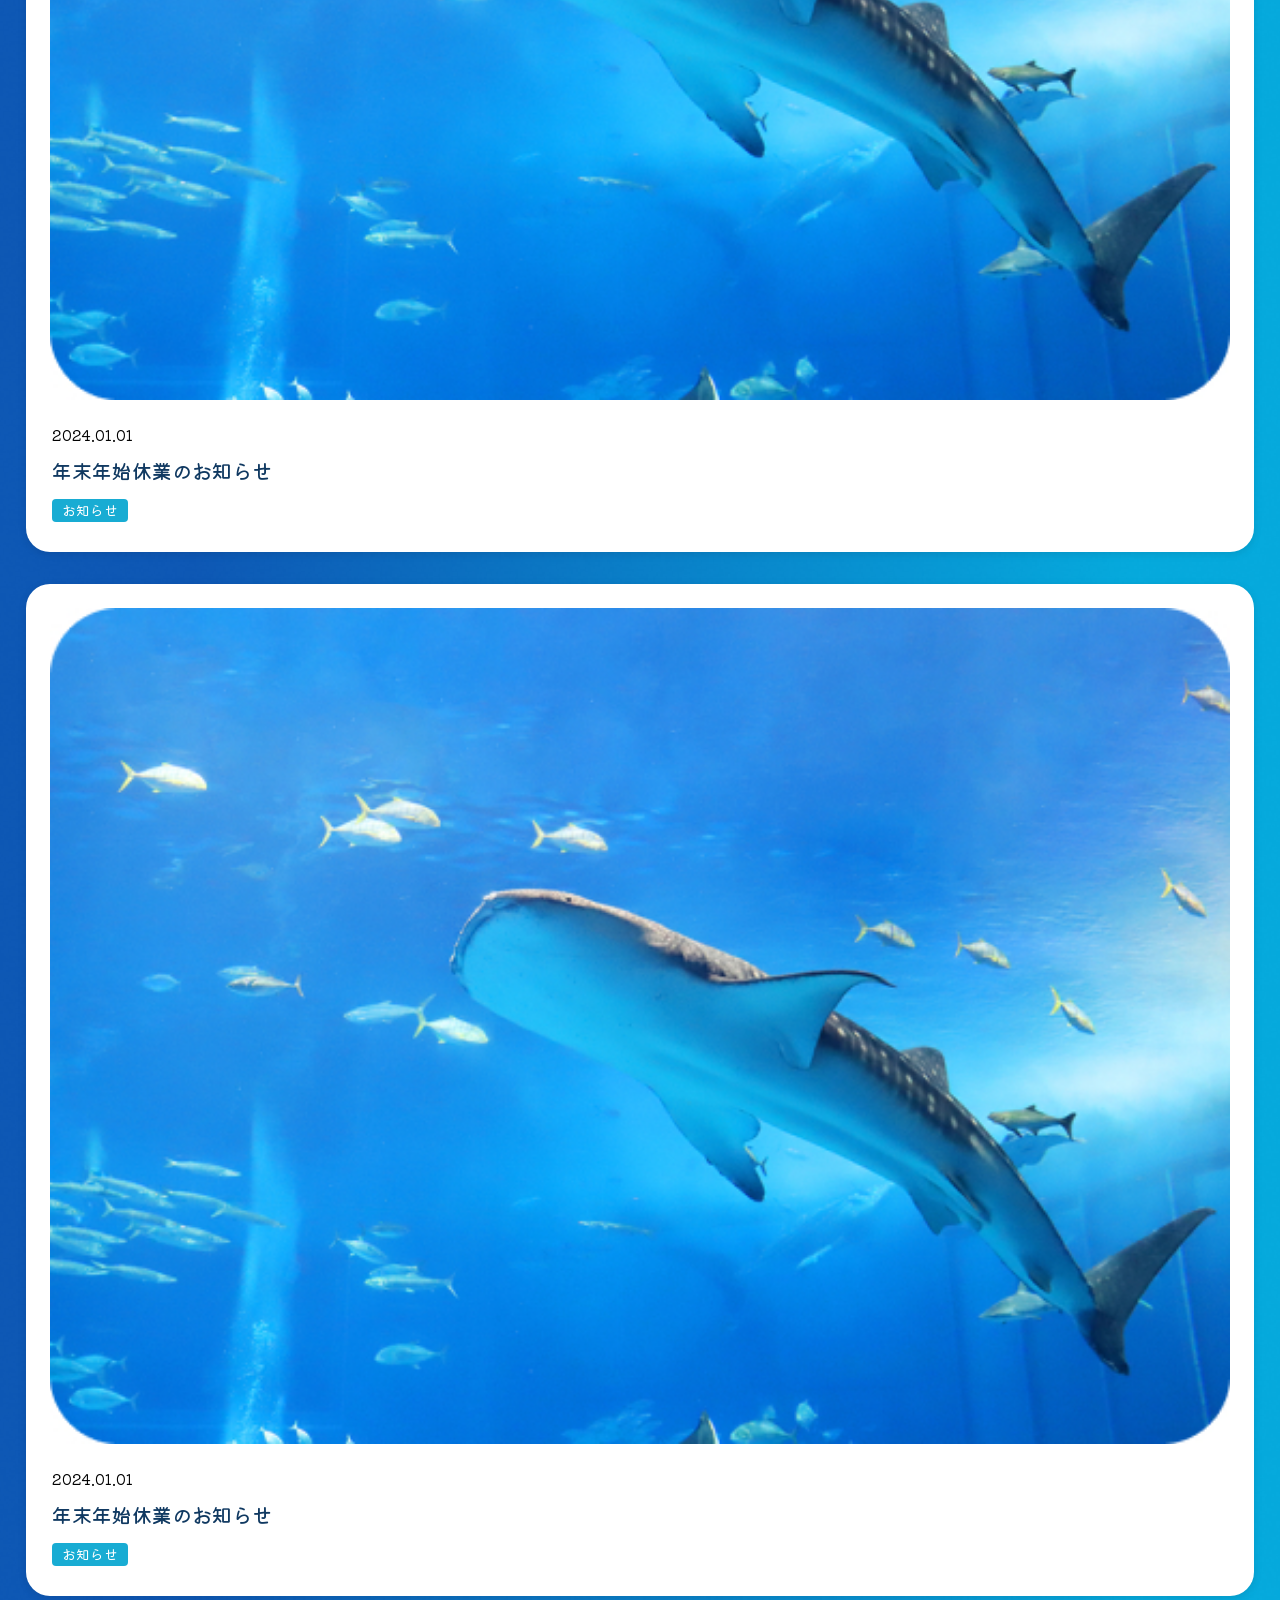
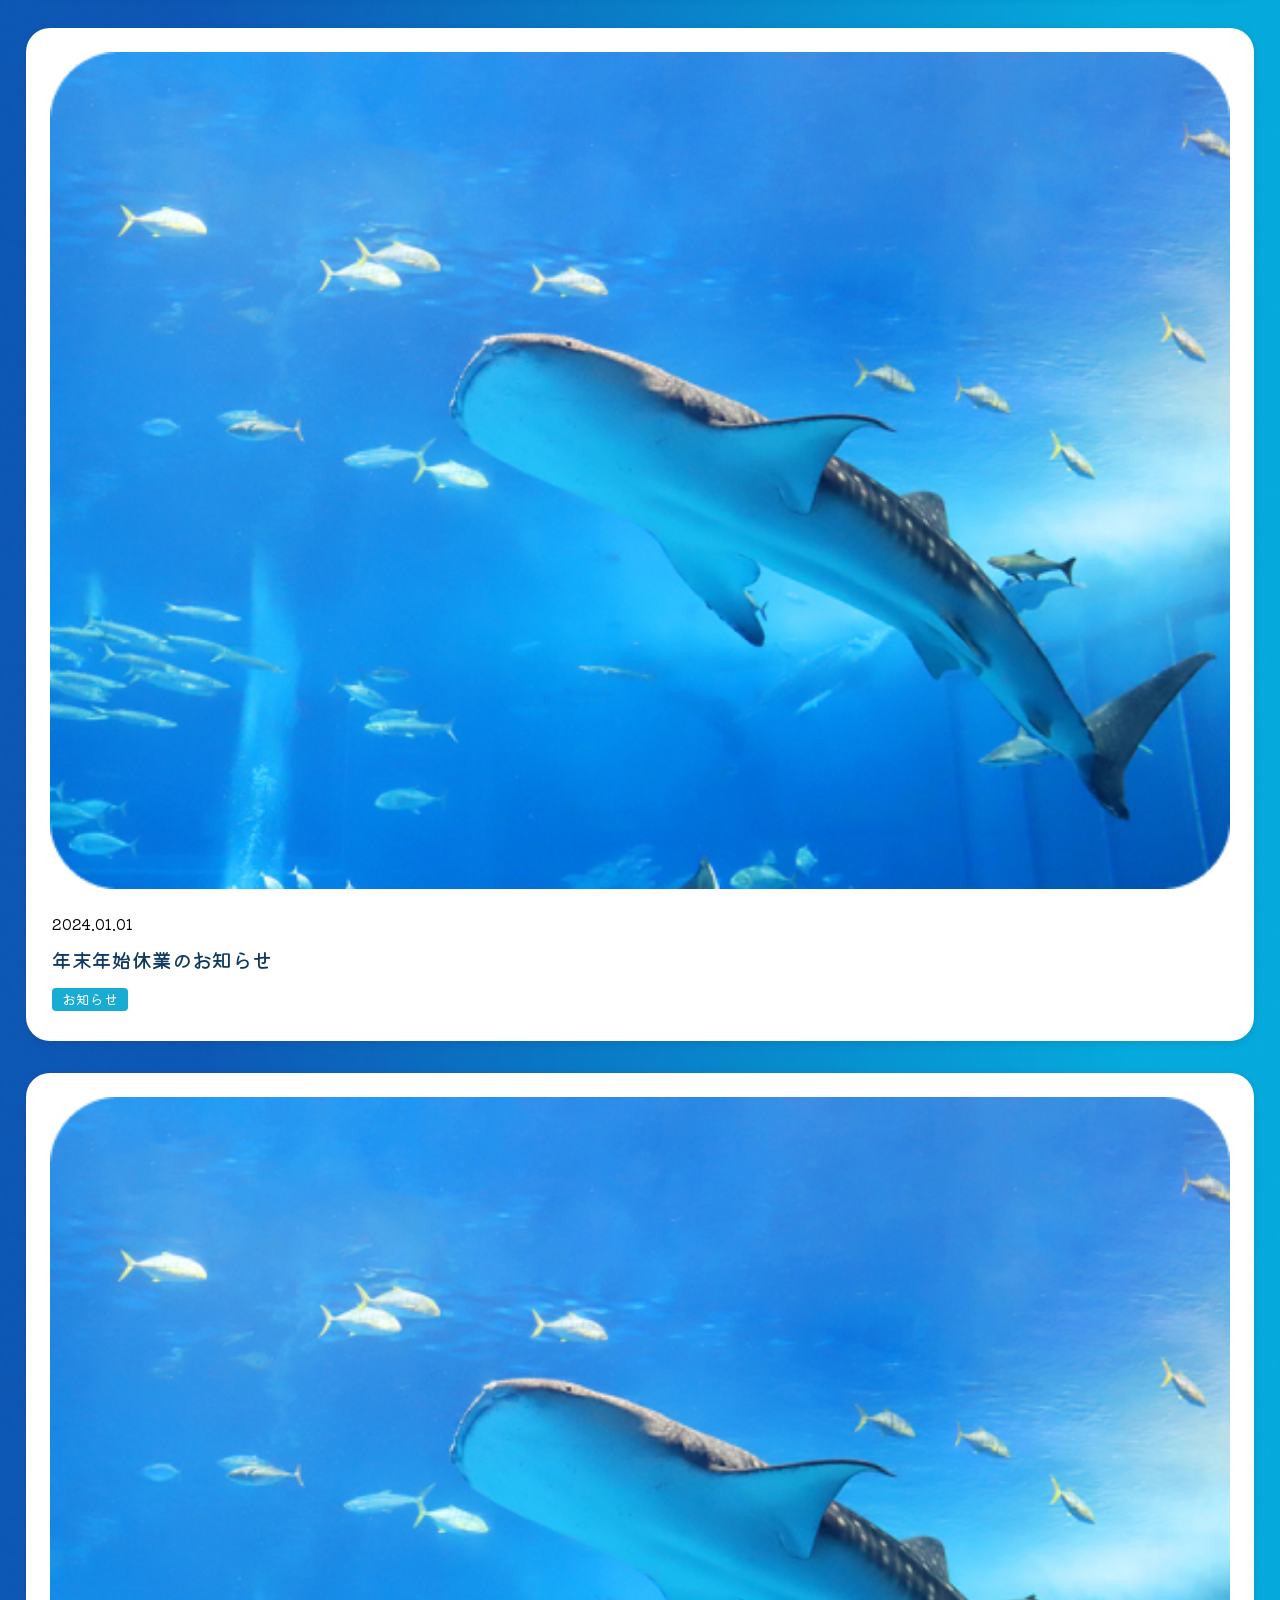
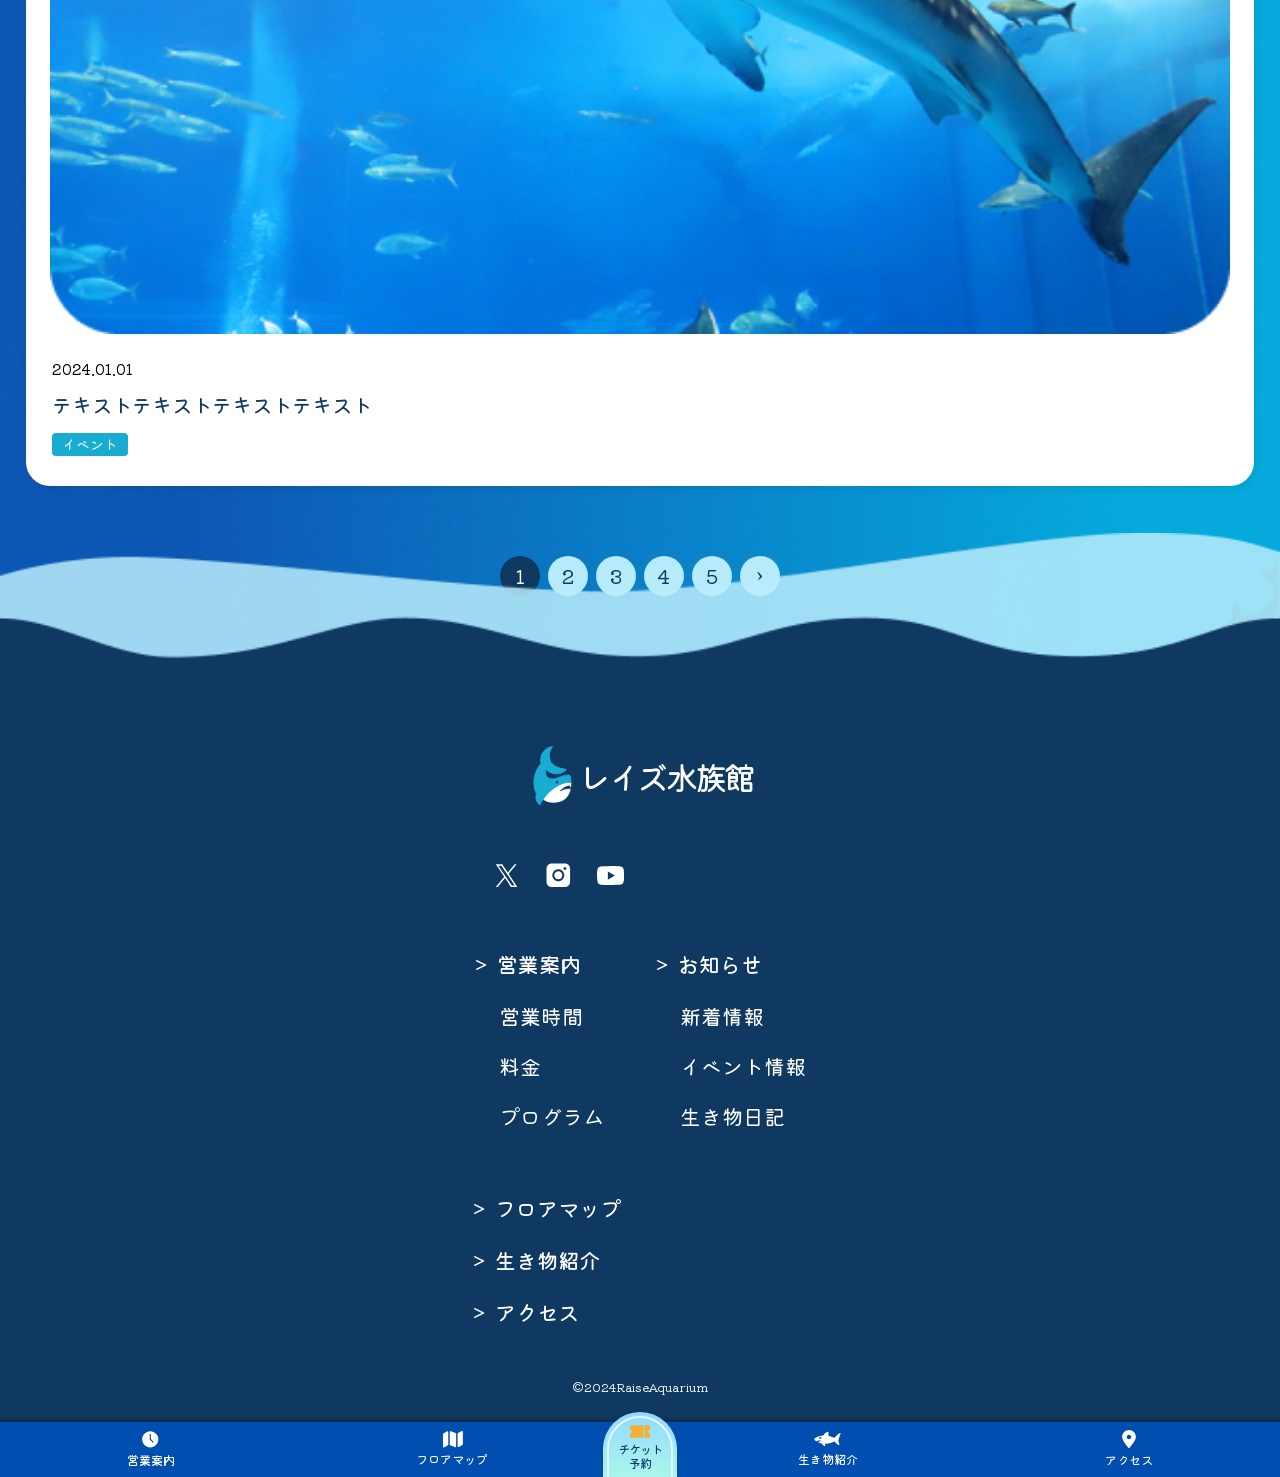
==== commit 2afef069: "sp-news完了" ====
--- a/news/index.html
+++ b/news/index.html
@@ -13,38 +13,37 @@
 <body>
 
     <!-- header -->
-    <section class="archive__mv__wrap">
-        <header class="header">
-            <h1 class="header__logo">
-            <img src="../images/icon/logo.svg" alt="レイズ水族館 ロゴ" class="header__icon" width="154" height="45"  >
-            </h1>
-            <form class="header__search" role="search">
-            <input 
-                type="search" 
-                class="header__search-input" 
-                placeholder="サイト内を検索"
-                aria-label="サイト内を検索"
-            >
-            <button type="submit" class="header__search-btn" aria-label="検索">
-                <img src="../images/icon/magnifying-glass.svg" alt="" width="20" height="20">
-            </button>
-            </form>
-        </header>
-
-        <!-- メインビジュアル -->
-        <div class="archive__mv">
-            <h2 class="archive__mv__title">お知らせ</h2>
-            <div class="archive__wave">
-              <img src="../images/decoration/wave_graduation.png" alt="" width="750" height="110" >
-            </div>
-        </div>
-         <!-- 波画像 -->
-        
-    </section>
+  <section class="archive__mv__wrap">
+    <header class="header">
+      <h1 class="header__logo">
+      <img src="../images/icon/logo.svg" alt="レイズ水族館 ロゴ" class="header__icon" width="154" height="45"  >
+      </h1>
+      <form class="header__search" role="search">
+      <input 
+          type="search" 
+          class="header__search-input" 
+          placeholder="サイト内を検索"
+          aria-label="サイト内を検索"
+      >
+      <button type="submit" class="header__search-btn" aria-label="検索">
+          <img src="../images/icon/magnifying-glass.svg" alt="" width="20" height="20">
+      </button>
+      </form>
+    </header>
+
+    <!-- メインビジュアル -->
+    <div class="archive__mv">
+      <h2 class="archive__mv__title">お知らせ</h2>
+      
+    </div>
+    
+  </section>
 
   <!-- メインコンテンツ -->
   <main class="archive__main">
-
+    <div class="archive__main__deco-left">
+      <img src="../images/illustration/shark_blue-black.png" alt="サメのイラスト" class="archive__main__img" width="136" height="159" >
+    </div>
     <!-- 記事一覧 -->
     <ul class="archive__list">
 
@@ -108,15 +107,15 @@
           </div>
         </a>
       </li>
-       <li class="archive__item">
-        <a href="../news/single.html" class="archive__link">
-          <div class="archive__img__wrap">
-            <img src="../images/foto/sp_archive_card.jpg" alt="年末年始休業のお知らせ" class="archive__img" width="550" height="390"  >
-          </div>
-          <div class="archive__body">
-            <time class="archive__date" datetime="2024-01-01">2024.01.01</time>
-            <h2 class="archive__title">年末年始休業のお知らせ</h2>
-            <span class="archive__cat archive__cat--news">お知らせ</span>
+      <li class="archive__item">
+        <a href="../news/single.html" class="archive__link">
+          <div class="archive__img__wrap">
+            <img src="../images/foto/sp_archive_card.jpg" alt="年末年始休業のお知らせ" class="archive__img" width="550" height="390"  >
+          </div>
+          <div class="archive__body">
+            <time class="archive__date" datetime="2024-01-01">2024.01.01</time>
+            <h2 class="archive__title">テキストテキストテキストテキスト</h2>
+            <span class="archive__cat archive__cat--news">イベント</span>
           </div>
         </a>
       </li>
@@ -145,18 +144,123 @@
         </li>
       </ul>
     </nav>
-
+    <div class="archive__main__deco-right">
+      <img src="../images/illustration/shark_gray.png" alt="サメのイラスト" class="archive__main__img" width="136" height="159" >
+    </div>
+    <!-- 波画像 -->
+    <div class="archive__main__wave">
+      <img src="../images/decoration/wave_blue-black.png" alt="" width="750" height="110" >
+    </div>
+
+    
   </main>
 
   <!-- フッター -->
+      <!-- フッター -->
   <footer class="footer">
-    <!-- トップページと同じフッター -->
+     
+    <div class="footer__inner">
+
+      <!-- ロゴ -->
+      <div class="footer__logo">
+        <img src="../images/icon/logo_shark.svg" alt="レイズ水族館" class="footer__logo__img" width="28" height="43" >
+        <span class="footer__logo__text">レイズ水族館</span>
+      </div>
+
+      <!-- SNSアイコン -->
+      <div class="footer__sns">
+        <a href="" target="_blank" class="footer__sns__link">
+          <img src="../images/icon/x.svg" alt="X" class="footer__sns__icon" width="26" height="26">
+        </a>
+        <a href="" target="_blank" class="footer__sns__link">
+          <img src="../images/icon/instagram.svg" alt="Instagram" class="footer__sns__icon" width="26" height="26">
+        </a>
+        <a href="" target="_blank" class="footer__sns__link">
+          <img src="../images/icon/youtube.svg" alt="YouTube" class="footer__sns__icon" width="26" height="26">
+        </a>
+      </div>
+
+      <!-- ナビゲーション -->
+      <nav class="footer__nav" aria-label="フッターナビゲーション">
+        <div class="footer__nav__inner">
+          <!-- 営業案内 -->
+          <div class="footer__nav__group">
+            <a href="" class="footer__nav__heading">
+              <span class="footer__nav__arrow">&gt;</span>営業案内
+            </a>
+            <ul class="footer__nav__list">
+              <li><a href="" class="footer__nav__link">営業時間</a></li>
+              <li><a href="" class="footer__nav__link">料金</a></li>
+              <li><a href="" class="footer__nav__link">プログラム</a></li>
+            </ul>
+          </div>
+          <!-- お知らせ -->
+          <div class="footer__nav__group">
+            <a href="" class="footer__nav__heading">
+              <span class="footer__nav__arrow">&gt;</span>お知らせ
+            </a>
+            <ul class="footer__nav__list">
+              <li><a href="" class="footer__nav__link">新着情報</a></li>
+              <li><a href="" class="footer__nav__link">イベント情報</a></li>
+              <li><a href="" class="footer__nav__link">生き物日記</a></li>
+            </ul>
+          </div>
+        </div>
+
+        <!-- フロアマップ -->
+        <div class="footer__nav__group">
+          <a href="" class="footer__nav__heading">
+            <span class="footer__nav__arrow">&gt;</span>フロアマップ
+          </a>
+        </div>
+
+        <!-- 生き物紹介 -->
+        <div class="footer__nav__group">
+          <a href="" class="footer__nav__heading">
+            <span class="footer__nav__arrow">&gt;</span>生き物紹介
+          </a>
+        </div>
+
+        <!-- アクセス -->
+        <div class="footer__nav__group">
+          <a href="" class="footer__nav__heading">
+            <span class="footer__nav__arrow">&gt;</span>アクセス
+          </a>
+        </div>
+
+      </nav>
+
+      <!-- コピーライト -->
+      <p class="footer__copyright">©2024RaiseAquarium</p>
+
+    </div>
   </footer>
 
+
   <!-- タブメニュー -->
-  <nav class="tabmenu" aria-label="タブメニュー">
-    <!-- トップページと同じタブメニュー -->
+    <nav class="tabmenu" aria-label="タブメニュー">
+    <a href="#" class="tabmenu__item">
+      <img src="../images/icon/time_2.svg" alt="" width="19" height="19" >
+      <span>営業案内</span>
+    </a>
+    <a href="#" class="tabmenu__item">
+      <img src="../images/icon/map_2.svg" alt="" width="21" height="18" >
+      <span>フロアマップ</span>
+    </a>
+    <a href="#" class="tabmenu__item tabmenu__item--active">
+      <img src="../images/icon/ticket.svg" alt="" width="23" height="19" >
+      <span>チケット予約</span>
+    </a>
+    <a href="#" class="tabmenu__item">
+      <img src="../images/icon/shark.svg" alt="" width="29" height="18" >
+      <span>生き物紹介</span>
+    </a>
+    <a href="#" class="tabmenu__item">
+      <img src="../images/icon/location.svg" alt="" width="24" height="19" >
+      <span>アクセス</span>
+    </a>
   </nav>
+
 
 </body>
 </html>
--- a/css/style.css
+++ b/css/style.css
@@ -194,7 +194,7 @@
   align-items: center;
   justify-content: center;
   gap: 3px;
-  padding: 13.91px 0;
+  /* padding: 13.91px 0; */
   color: #FFFFFF;
   text-decoration: none;
   font-family: 'Kiwi Maru', serif;
@@ -772,6 +772,7 @@
 .footer {
   background: rgba(16, 57, 97, 1);
   padding: 58px 0 27px;
+  margin-top: -8px;
 }
 
 .footer__inner {
@@ -867,7 +868,6 @@
 
 /* メインビジュアル */
 .archive__mv {
-  position: relative;
   aspect-ratio: 375 / 180;
   min-height: 180px;
   background: url('../images/foto/sp_archive_main.jpg') center / cover no-repeat;
@@ -894,28 +894,47 @@
   background-color: rgba(255, 255, 255, 0.7);
   padding: 4px 10px 5px;
   border-radius: 6.25px;
-  top: 10px;
-}
-
-.archive__wave {
-  position: absolute;
-  width: 100%;
-  z-index: 2;
-  bottom: 0;
-}
-.archive__wave img {
-  width: 100%;
-  display: block;
-}
+  margin-top: 30px;
+}
+
 
 /* 記事一覧 */
 .archive__main {
-  padding: 40px 26px;
-  background: linear-gradient(to left, rgba(5, 169, 220, 1) 0%, rgba(13, 87, 180, 1) 100%);
-
-}
+  padding: 95px 26px 100px;
+  margin-top: -60px;
+  position: relative;
+  background: url('../images/decoration/wave_graduation.png') top center / cover no-repeat;
+}
+div.archive__main__deco-left {
+  position: absolute;
+  top: 60px;
+  width: 70px;
+  left: -2px;
+  z-index: 1;
+}
+div.archive__main__deco-right {
+  position: absolute;
+  bottom: 50px;
+  right: 1px;
+  width: 70px;
+}
+.archive__main__wave {
+  position: absolute;
+  bottom: -1px;
+  left: 0;
+  width: 100%;
+  z-index: 2;
+}
+
+.archive__main__wave img {
+  width: 100%;
+  display: block;
+}
+
 
 .archive__list {
+  position: relative;
+  z-index: 2;
   list-style: none;
   display: flex;
   flex-direction: column;
@@ -927,6 +946,19 @@
   border-radius: 24px;
   overflow: hidden;
   box-shadow: 0 2px 8px rgba(0, 0, 0, 0.1);
+  position: relative;
+}
+.archive__item::after {
+  content: '';
+  position: absolute;
+  inset: 0;
+  background: rgba(255, 255, 255, 0.4); /* 白い霧 */
+  opacity: 0; /* 最初は非表示 */
+  transition: opacity 0.3s ease; /* ふわっと表示 */
+}
+
+.archive__item:hover::after {
+  opacity: 1; /* ホバー時に表示 */
 }
 
 .archive__link {
@@ -982,7 +1014,7 @@
 
 /* ページネーション */
 .pagination {
-  margin-top: 40px;
+  margin-top: 70px;
   display: flex;
   justify-content: center;
 }
@@ -1002,10 +1034,11 @@
   width: 40px;
   height: 40px;
   border-radius: 50%;
-  font-size: 16px;
+  font-size: 20px;
   text-decoration: none;
   color: rgba(16, 57, 97, 1);
-  background: rgba(255, 255, 255, 0.6);
+  background: rgba(183, 235, 250, 1);
+;
 }
 
 .pagination__item--current span {
@@ -1015,4 +1048,8 @@
 
 .pagination__item--next .pagination__link {
   font-size: 20px;
+}
+
+.footer {
+  position: relative;
 }
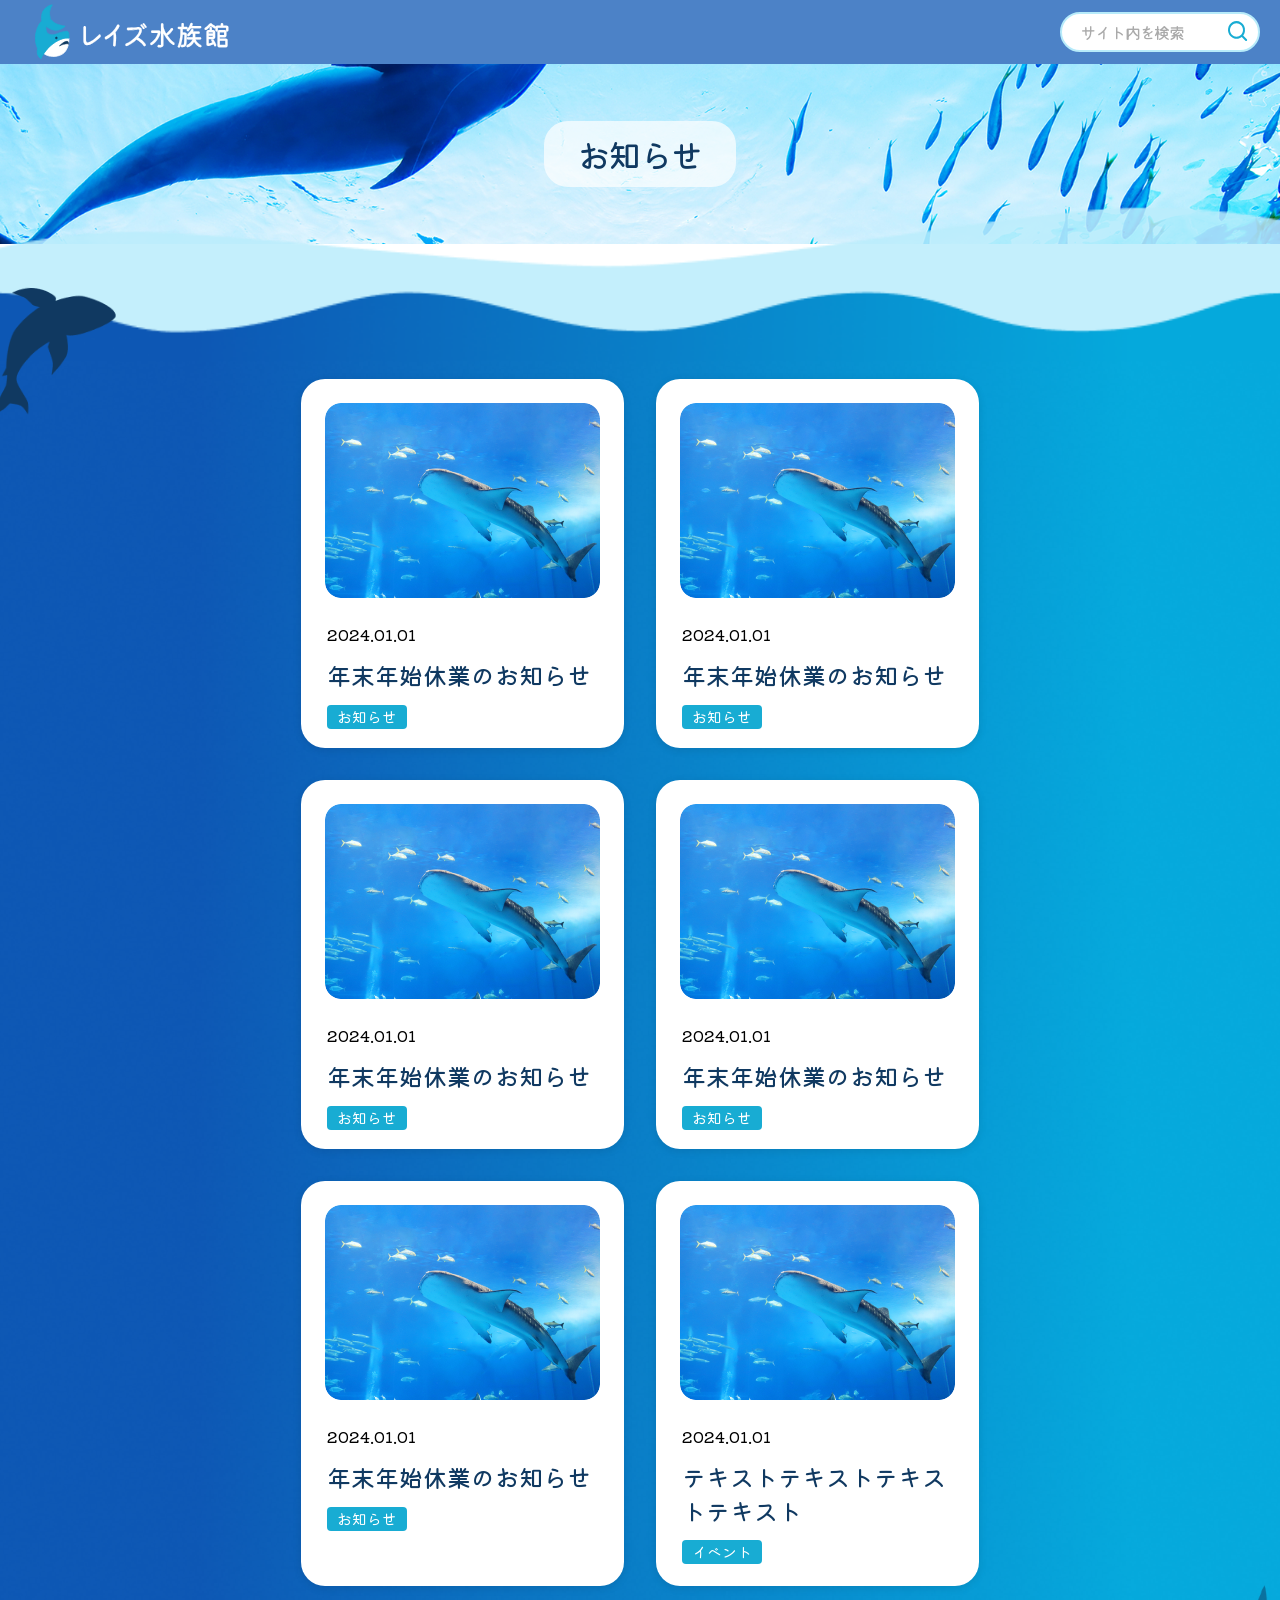
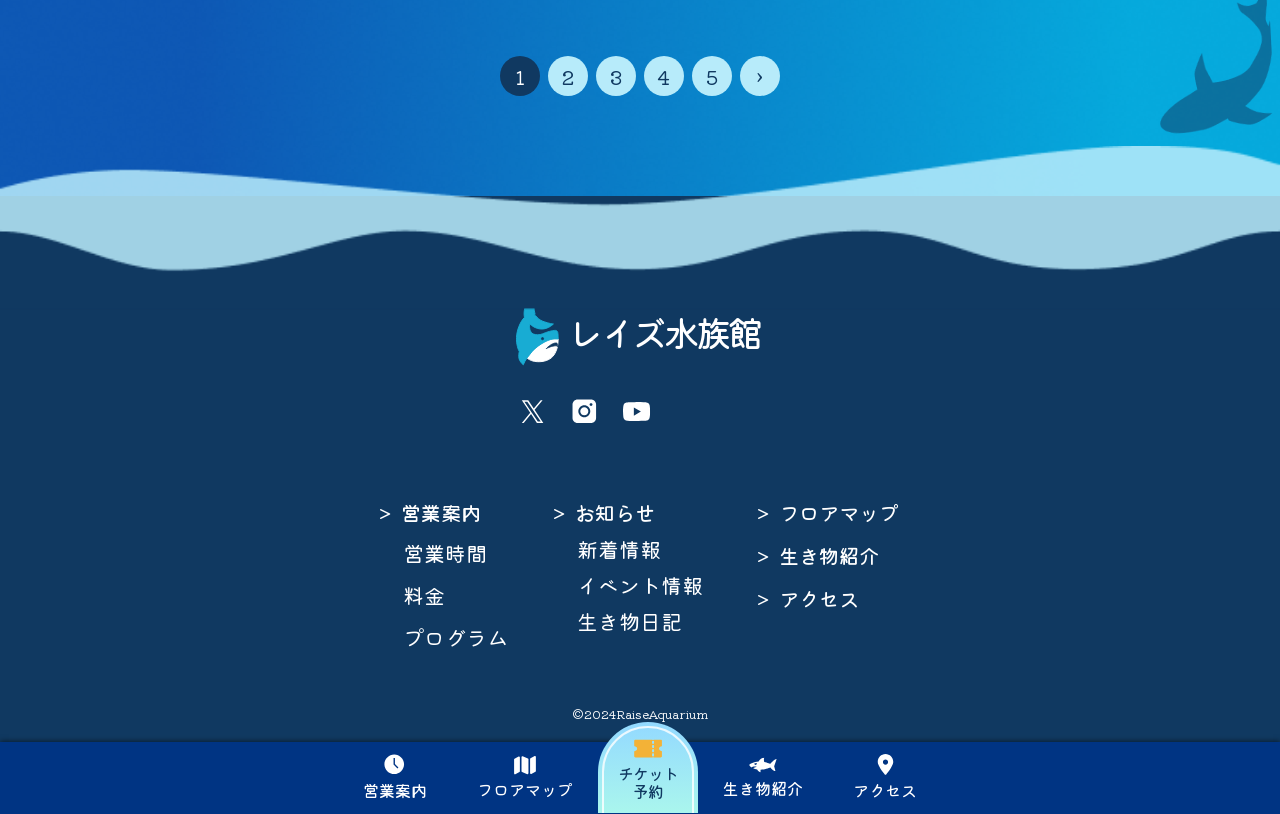
==== commit bf84370e: "tablet完了" ====
--- a/news/index.html
+++ b/news/index.html
@@ -1,48 +1,48 @@
 <!DOCTYPE html>
 <html lang="ja">
+
 <head>
-    <meta charset="UTF-8">
-    <meta name="viewport" content="width=device-width, initial-scale=1.0">
-    <title>レイズ水族館</title>
-    <link rel="stylesheet" href="../css/reset.css">
-    <link rel="stylesheet" href="../css/style.css">
-    <link rel="preconnect" href="https://fonts.googleapis.com">
-    <link rel="preconnect" href="https://fonts.gstatic.com" crossorigin>
-    <link href="https://fonts.googleapis.com/css2?family=Kiwi+Maru:wght@400;500&family=Montserrat:ital,wght@0,100..900;1,100..900&display=swap" rel="stylesheet">
+  <meta charset="UTF-8">
+  <meta name="viewport" content="width=device-width, initial-scale=1.0">
+  <title>レイズ水族館</title>
+  <link rel="stylesheet" href="../css/reset.css">
+  <link rel="preconnect" href="https://fonts.googleapis.com">
+  <link rel="preconnect" href="https://fonts.gstatic.com" crossorigin>
+  <link
+    href="https://fonts.googleapis.com/css2?family=Kiwi+Maru:wght@400;500&family=Montserrat:ital,wght@0,100..900;1,100..900&display=swap"
+    rel="stylesheet">
+  <link rel="stylesheet" href="../css/style.css">
 </head>
+
 <body>
 
-    <!-- header -->
+  <!-- header -->
   <section class="archive__mv__wrap">
     <header class="header">
       <h1 class="header__logo">
-      <img src="../images/icon/logo.svg" alt="レイズ水族館 ロゴ" class="header__icon" width="154" height="45"  >
+        <img src="../images/icon/logo.svg" alt="レイズ水族館 ロゴ" class="header__icon" width="154" height="45">
       </h1>
       <form class="header__search" role="search">
-      <input 
-          type="search" 
-          class="header__search-input" 
-          placeholder="サイト内を検索"
-          aria-label="サイト内を検索"
-      >
-      <button type="submit" class="header__search-btn" aria-label="検索">
-          <img src="../images/icon/magnifying-glass.svg" alt="" width="20" height="20">
-      </button>
+        <input type="search" class="header__search-input" placeholder="サイト内を検索" aria-label="サイト内を検索">
+        <button type="submit" class="header__search-btn" aria-label="検索">
+          <img class="header__search-icon" src="../images/icon/magnifying-glass.svg" alt="" width="20" height="20">
+        </button>
       </form>
     </header>
 
     <!-- メインビジュアル -->
     <div class="archive__mv">
       <h2 class="archive__mv__title">お知らせ</h2>
-      
-    </div>
-    
+
+    </div>
+
   </section>
 
   <!-- メインコンテンツ -->
   <main class="archive__main">
     <div class="archive__main__deco-left">
-      <img src="../images/illustration/shark_blue-black.png" alt="サメのイラスト" class="archive__main__img" width="136" height="159" >
+      <img src="../images/illustration/shark_blue-black.png" alt="サメのイラスト" class="archive__main__img" width="136"
+        height="159">
     </div>
     <!-- 記事一覧 -->
     <ul class="archive__list">
@@ -50,67 +50,73 @@
       <li class="archive__item">
         <a href="../news/single.html" class="archive__link">
           <div class="archive__img__wrap">
-            <img src="../images/foto/sp_archive_card.jpg" alt="年末年始休業のお知らせ" class="archive__img" width="550" height="390"  >
-          </div>
-          <div class="archive__body">
-            <time class="archive__date" datetime="2024-01-01">2024.01.01</time>
-            <h2 class="archive__title">年末年始休業のお知らせ</h2>
-            <span class="archive__cat archive__cat--news">お知らせ</span>
-          </div>
-        </a>
-      </li>
-      <li class="archive__item">
-        <a href="../news/single.html" class="archive__link">
-          <div class="archive__img__wrap">
-            <img src="../images/foto/sp_archive_card.jpg" alt="年末年始休業のお知らせ" class="archive__img" width="550" height="390"  >
-          </div>
-          <div class="archive__body">
-            <time class="archive__date" datetime="2024-01-01">2024.01.01</time>
-            <h2 class="archive__title">年末年始休業のお知らせ</h2>
-            <span class="archive__cat archive__cat--news">お知らせ</span>
-          </div>
-        </a>
-      </li>
-      <li class="archive__item">
-        <a href="../news/single.html" class="archive__link">
-          <div class="archive__img__wrap">
-            <img src="../images/foto/sp_archive_card.jpg" alt="年末年始休業のお知らせ" class="archive__img" width="550" height="390"  >
-          </div>
-          <div class="archive__body">
-            <time class="archive__date" datetime="2024-01-01">2024.01.01</time>
-            <h2 class="archive__title">年末年始休業のお知らせ</h2>
-            <span class="archive__cat archive__cat--news">お知らせ</span>
-          </div>
-        </a>
-      </li>
-      <li class="archive__item">
-        <a href="../news/single.html" class="archive__link">
-          <div class="archive__img__wrap">
-            <img src="../images/foto/sp_archive_card.jpg" alt="年末年始休業のお知らせ" class="archive__img" width="550" height="390"  >
-          </div>
-          <div class="archive__body">
-            <time class="archive__date" datetime="2024-01-01">2024.01.01</time>
-            <h2 class="archive__title">年末年始休業のお知らせ</h2>
-            <span class="archive__cat archive__cat--news">お知らせ</span>
-          </div>
-        </a>
-      </li>
-      <li class="archive__item">
-        <a href="../news/single.html" class="archive__link">
-          <div class="archive__img__wrap">
-            <img src="../images/foto/sp_archive_card.jpg" alt="年末年始休業のお知らせ" class="archive__img" width="550" height="390"  >
-          </div>
-          <div class="archive__body">
-            <time class="archive__date" datetime="2024-01-01">2024.01.01</time>
-            <h2 class="archive__title">年末年始休業のお知らせ</h2>
-            <span class="archive__cat archive__cat--news">お知らせ</span>
-          </div>
-        </a>
-      </li>
-      <li class="archive__item">
-        <a href="../news/single.html" class="archive__link">
-          <div class="archive__img__wrap">
-            <img src="../images/foto/sp_archive_card.jpg" alt="年末年始休業のお知らせ" class="archive__img" width="550" height="390"  >
+            <img src="../images/foto/sp_archive_card.jpg" alt="年末年始休業のお知らせ" class="archive__img" width="550"
+              height="390">
+          </div>
+          <div class="archive__body">
+            <time class="archive__date" datetime="2024-01-01">2024.01.01</time>
+            <h2 class="archive__title">年末年始休業のお知らせ</h2>
+            <span class="archive__cat archive__cat--news">お知らせ</span>
+          </div>
+        </a>
+      </li>
+      <li class="archive__item">
+        <a href="../news/single.html" class="archive__link">
+          <div class="archive__img__wrap">
+            <img src="../images/foto/sp_archive_card.jpg" alt="年末年始休業のお知らせ" class="archive__img" width="550"
+              height="390">
+          </div>
+          <div class="archive__body">
+            <time class="archive__date" datetime="2024-01-01">2024.01.01</time>
+            <h2 class="archive__title">年末年始休業のお知らせ</h2>
+            <span class="archive__cat archive__cat--news">お知らせ</span>
+          </div>
+        </a>
+      </li>
+      <li class="archive__item">
+        <a href="../news/single.html" class="archive__link">
+          <div class="archive__img__wrap">
+            <img src="../images/foto/sp_archive_card.jpg" alt="年末年始休業のお知らせ" class="archive__img" width="550"
+              height="390">
+          </div>
+          <div class="archive__body">
+            <time class="archive__date" datetime="2024-01-01">2024.01.01</time>
+            <h2 class="archive__title">年末年始休業のお知らせ</h2>
+            <span class="archive__cat archive__cat--news">お知らせ</span>
+          </div>
+        </a>
+      </li>
+      <li class="archive__item">
+        <a href="../news/single.html" class="archive__link">
+          <div class="archive__img__wrap">
+            <img src="../images/foto/sp_archive_card.jpg" alt="年末年始休業のお知らせ" class="archive__img" width="550"
+              height="390">
+          </div>
+          <div class="archive__body">
+            <time class="archive__date" datetime="2024-01-01">2024.01.01</time>
+            <h2 class="archive__title">年末年始休業のお知らせ</h2>
+            <span class="archive__cat archive__cat--news">お知らせ</span>
+          </div>
+        </a>
+      </li>
+      <li class="archive__item">
+        <a href="../news/single.html" class="archive__link">
+          <div class="archive__img__wrap">
+            <img src="../images/foto/sp_archive_card.jpg" alt="年末年始休業のお知らせ" class="archive__img" width="550"
+              height="390">
+          </div>
+          <div class="archive__body">
+            <time class="archive__date" datetime="2024-01-01">2024.01.01</time>
+            <h2 class="archive__title">年末年始休業のお知らせ</h2>
+            <span class="archive__cat archive__cat--news">お知らせ</span>
+          </div>
+        </a>
+      </li>
+      <li class="archive__item">
+        <a href="../news/single.html" class="archive__link">
+          <div class="archive__img__wrap">
+            <img src="../images/foto/sp_archive_card.jpg" alt="年末年始休業のお知らせ" class="archive__img" width="550"
+              height="390">
           </div>
           <div class="archive__body">
             <time class="archive__date" datetime="2024-01-01">2024.01.01</time>
@@ -120,7 +126,7 @@
         </a>
       </li>
     </ul>
-   
+
     <!-- ページネーション -->
     <nav class="pagination" aria-label="ページナビゲーション">
       <ul class="pagination__list">
@@ -145,30 +151,31 @@
       </ul>
     </nav>
     <div class="archive__main__deco-right">
-      <img src="../images/illustration/shark_gray.png" alt="サメのイラスト" class="archive__main__img" width="136" height="159" >
+      <img src="../images/illustration/shark_gray.png" alt="サメのイラスト" class="archive__main__img" width="136"
+        height="159">
     </div>
     <!-- 波画像 -->
     <div class="archive__main__wave">
-      <img src="../images/decoration/wave_blue-black.png" alt="" width="750" height="110" >
-    </div>
-
-    
+      <img src="../images/decoration/wave_blue-black.png" alt="" width="750" height="110">
+    </div>
+
+
   </main>
 
   <!-- フッター -->
-      <!-- フッター -->
-  <footer class="footer">
-     
+  <!-- フッター -->
+  <footer class="footer footer--news">
+
     <div class="footer__inner">
 
       <!-- ロゴ -->
       <div class="footer__logo">
-        <img src="../images/icon/logo_shark.svg" alt="レイズ水族館" class="footer__logo__img" width="28" height="43" >
+        <img src="../images/icon/logo_shark.svg" alt="レイズ水族館" class="footer__logo__img" width="28" height="43">
         <span class="footer__logo__text">レイズ水族館</span>
       </div>
 
       <!-- SNSアイコン -->
-      <div class="footer__sns">
+      <div class="footer__sns footer__sns--news">
         <a href="" target="_blank" class="footer__sns__link">
           <img src="../images/icon/x.svg" alt="X" class="footer__sns__icon" width="26" height="26">
         </a>
@@ -181,10 +188,10 @@
       </div>
 
       <!-- ナビゲーション -->
-      <nav class="footer__nav" aria-label="フッターナビゲーション">
+      <nav class="footer__nav footer__nav--news" aria-label="フッターナビゲーション">
         <div class="footer__nav__inner">
           <!-- 営業案内 -->
-          <div class="footer__nav__group">
+          <div class="footer__nav__group footer__nav__group--1">
             <a href="" class="footer__nav__heading">
               <span class="footer__nav__arrow">&gt;</span>営業案内
             </a>
@@ -195,39 +202,37 @@
             </ul>
           </div>
           <!-- お知らせ -->
-          <div class="footer__nav__group">
+          <div class="footer__nav__group footer__nav__group--2">
             <a href="" class="footer__nav__heading">
               <span class="footer__nav__arrow">&gt;</span>お知らせ
             </a>
             <ul class="footer__nav__list">
-              <li><a href="" class="footer__nav__link">新着情報</a></li>
-              <li><a href="" class="footer__nav__link">イベント情報</a></li>
-              <li><a href="" class="footer__nav__link">生き物日記</a></li>
+              <li><a href="" class="footer__nav__link footer__nav__link--new">新着情報</a></li>
+              <li><a href="" class="footer__nav__link footer__nav__link--event">イベント情報</a></li>
+              <li><a href="" class="footer__nav__link footer__nav__link--diary">生き物日記</a></li>
             </ul>
           </div>
+          <!-- フロアマップ -->
+          <div class="footer__nav__group footer__nav__group--3">
+            <a href="" class="footer__nav__heading">
+              <span class="footer__nav__arrow">&gt;</span>フロアマップ
+            </a>
+          </div>
+
+          <!-- 生き物紹介 -->
+          <div class="footer__nav__group footer__nav__group--4">
+            <a href="" class="footer__nav__heading">
+              <span class="footer__nav__arrow">&gt;</span>生き物紹介
+            </a>
+          </div>
+
+          <!-- アクセス -->
+          <div class="footer__nav__group footer__nav__group--5">
+            <a href="" class="footer__nav__heading">
+              <span class="footer__nav__arrow">&gt;</span>アクセス
+            </a>
+          </div>
         </div>
-
-        <!-- フロアマップ -->
-        <div class="footer__nav__group">
-          <a href="" class="footer__nav__heading">
-            <span class="footer__nav__arrow">&gt;</span>フロアマップ
-          </a>
-        </div>
-
-        <!-- 生き物紹介 -->
-        <div class="footer__nav__group">
-          <a href="" class="footer__nav__heading">
-            <span class="footer__nav__arrow">&gt;</span>生き物紹介
-          </a>
-        </div>
-
-        <!-- アクセス -->
-        <div class="footer__nav__group">
-          <a href="" class="footer__nav__heading">
-            <span class="footer__nav__arrow">&gt;</span>アクセス
-          </a>
-        </div>
-
       </nav>
 
       <!-- コピーライト -->
@@ -238,29 +243,31 @@
 
 
   <!-- タブメニュー -->
-    <nav class="tabmenu" aria-label="タブメニュー">
-    <a href="#" class="tabmenu__item">
-      <img src="../images/icon/time_2.svg" alt="" width="19" height="19" >
+  <nav class="tabmenu" aria-label="タブメニュー">
+    <a href="#" class="tabmenu__item">
+      <img class="tabmenu__icon tabmenu__icon--time" src="../images/icon/time_2.svg" alt="" width="19" height="19">
       <span>営業案内</span>
     </a>
     <a href="#" class="tabmenu__item">
-      <img src="../images/icon/map_2.svg" alt="" width="21" height="18" >
+      <img class="tabmenu__icon tabmenu__icon--map" src="../images/icon/map_2.svg" alt="" width="21" height="18">
       <span>フロアマップ</span>
     </a>
     <a href="#" class="tabmenu__item tabmenu__item--active">
-      <img src="../images/icon/ticket.svg" alt="" width="23" height="19" >
+      <img class="tabmenu__icon tabmenu__icon--ticket" src="../images/icon/ticket.svg" alt="" width="23" height="19">
       <span>チケット予約</span>
     </a>
     <a href="#" class="tabmenu__item">
-      <img src="../images/icon/shark.svg" alt="" width="29" height="18" >
+      <img class="tabmenu__icon tabmenu__icon--shark" src="../images/icon/shark.svg" alt="" width="29" height="18">
       <span>生き物紹介</span>
     </a>
     <a href="#" class="tabmenu__item">
-      <img src="../images/icon/location.svg" alt="" width="24" height="19" >
+      <img class="tabmenu__icon tabmenu__icon--location" src="../images/icon/location.svg" alt="" width="24"
+        height="19">
       <span>アクセス</span>
     </a>
   </nav>
 
 
 </body>
+
 </html>
--- a/css/style.css
+++ b/css/style.css
@@ -492,15 +492,18 @@
   border-top: 3px solid;
   padding-top: 10px;
 }
-.map__bubble {
+.map__bubble__left {
   position: absolute;
   width: 143px;
   height: 97px;
   z-index: 1;
 }
-.map__bubble img {
+.map__bubble__left img {
   position: relative;
   top: -25px;
+}
+.map__bubble__right {
+  display: none;
 }
 
 /* ========== ANIMAL ========== */
@@ -771,7 +774,7 @@
 /* ========== FOOTER ========== */
 .footer {
   background: rgba(16, 57, 97, 1);
-  padding: 58px 0 27px;
+  padding: 67px 27px 26px;
   margin-top: -8px;
 }
 
@@ -806,7 +809,7 @@
 .footer__sns {
   display: flex;
   gap: 24px;
-  margin: 55px 0 40px 20px;
+  margin: 55px 0 33px 20px;
 }
 
 .footer__sns__icon {
@@ -819,10 +822,33 @@
   margin-bottom: 40px;
 }
 .footer__nav__inner {
-  display: flex;
-  justify-content: space-between;
-  padding: 8px 2px 30px;
-}
+  display: grid;
+  grid-template-columns: repeat(2, 1fr);
+  grid-template-areas:
+    "about news"
+    "map map"
+    "animal animal"
+    "access access";
+}
+.footer__nav__group--1 {
+    grid-area: about;
+    margin-top: 10px;
+  }
+  .footer__nav__group--2 {
+    grid-area: news;
+    margin-top: 10px;
+  }
+  .footer__nav__group--3 {
+    grid-area: map;
+    margin-top: 25px;
+  }
+  .footer__nav__group--4 {
+    grid-area: animal;
+  } 
+  .footer__nav__group--5 {
+    grid-area: access;
+    margin-bottom: 10px;
+  }
 
 .footer__nav__group {
   padding: 11px 0;
@@ -907,7 +933,7 @@
 }
 div.archive__main__deco-left {
   position: absolute;
-  top: 60px;
+  top: 90px;
   width: 70px;
   left: -2px;
   z-index: 1;
@@ -1008,7 +1034,7 @@
   color: #fff;
 }
 
-.archive__cat--news {
+.archive__cat--news{
   background: rgba(24, 172, 211, 1);
 }
 
@@ -1052,4 +1078,1238 @@
 
 .footer {
   position: relative;
+}
+
+.single__mv {
+   background: url('../images/foto/sp_single_main.jpg') center / cover no-repeat;
+   min-height: 170px;
+   display: flex;
+   justify-content: center;
+   align-items: center;
+}
+.single__content {
+  padding: 35px 15px;
+  background-color: #fff;
+  border-radius: 24px;
+  color: rgba(16, 57, 97, 1);
+  font-weight: 400;
+  position: relative;
+  z-index: 2;
+  margin-top: 10px;
+
+}
+.single__cat--news {
+  display: block;
+  background: rgba(24, 172, 211, 1);
+  color: #fff;
+  padding: 1px 10px 2px;
+  border-radius: 4px;
+  font-size: 18px;
+  margin-bottom: 24px;
+  width: 92px;
+}
+h2.single__title {
+  font-size: 36px;
+  margin: 25px 0 35px;
+  font-weight: 400;
+}
+h3.single__subtitle {
+  font-size: 32px;
+  font-weight: 400;
+  margin-top: 40px;
+}
+h4.single__subsubtitle {
+  font-size: 24px;
+  font-weight: 400;
+  margin-top: 40px;
+}
+h5.single__subsubtitle {
+  font-size: 20px;
+  font-weight: 400;
+  margin-top: 40px;
+}
+h6.single__subsubtitle {
+  font-size: 18px;
+  font-weight: 400;
+  margin-top: 40px;
+}
+blockquote.single__blockquote {
+  background-color: rgba(245, 245, 245, 1);
+  padding: 43px 10px 38px;
+  margin-top: 40px;
+}
+p.single__blockquote__source {
+  margin-top: 10px;
+  font-size: 14.95px;
+}
+.single__main {
+  margin-top: -80px;
+  padding-top: 115px;
+  padding-bottom: 130px;
+}
+a.single__link {
+  text-decoration: underline;
+  color: revert;
+}
+div.single__img__wrap--wide {
+  width: 100%;
+  height: 115px;
+  overflow: hidden;
+  margin-top: 38px;
+}
+img.single__img {
+  width: 100%;
+  height: 100%;
+  object-fit: cover;
+  object-position: top;
+}
+figure.single__figure {
+  margin-top: 40px;
+  display: flex;
+}
+img.single__figure__img {
+  width: 50%;
+  height: 50%;
+  object-fit: cover;
+}
+figcaption.single__figure__caption_left {
+  width: 50%;
+  padding-left: 12px;
+  font-size: 14.96px;
+  letter-spacing: -0.05em;
+}
+figcaption.single__figure__caption_right {
+  width: 50%;
+  padding-right: 12px;
+  font-size: 14.96px;
+  letter-spacing: -0.05em;
+}
+.single__figure--right {
+  flex-direction: row-reverse;
+  padding-top: 20px;
+}
+.single__img__wrap--padding {
+  padding: 40px 20px;
+}
+img.single__img {
+  padding-bottom: 15px;
+}
+img.single__img__wrap--wide {
+  padding-bottom: 0px;
+}
+
+ol.single__list {
+  list-style: decimal;
+  list-style-position: inside;
+  font-size: 14.96px;
+  padding: 25px 0 40px;
+}
+ul.single__list.single__list--ul {
+  list-style: none;
+  list-style-position: inside;
+  font-size: 14.96px;
+  padding-bottom: 35px;
+  align-items: center;
+}
+.single__list--ul .single__list__item::before {
+  content: '•';
+  margin: 0 10px;
+}
+pre.single__code {
+  background-color: rgba(245, 245, 245, 1);
+  padding: 25px;
+  margin: 5px 0 40px;
+}
+code.single__code__text {
+  font-size: 14.96px;
+  font-family: 'kiwi Maru', serif;
+}
+td.single__table__cell {
+  border-right: 1px solid;
+  padding: 25px 10px 22px;
+}
+table.single__table {
+  border-collapse: collapse;
+  width: 100%;
+}
+.single__table td:nth-child(1) {
+  width: 40%;
+}
+.single__table td:nth-child(2) {
+  width: 60%;
+}
+.single__button {
+  background: rgba(0, 52, 131, 1);
+  color: #FFFFFF;
+  border: 2px solid rgba(0, 52, 131, 1);
+  border-radius: 24px;
+  padding: 10px;
+  font-family: 'Kiwi Maru', serif;
+  font-size: 20px;
+  width: 100%;
+  margin: 40px 0 5px;
+  font-weight: 500;
+}
+.single__main__wave {
+  bottom: -0.1%;
+}
+
+.page__mv {
+    background: url('../images/foto/page_main.jpg') top center / cover no-repeat;
+}
+.guide__main {
+  margin-top: -55px;
+  padding-top: 90px;
+}
+nav.guide__nav {
+  display: flex;
+  flex-direction: column;
+  text-align: center;
+  font-size: 18px;
+}
+a.guide__nav__btn {
+  padding: 10px ;
+  background-color: #fff;
+  border-radius: 24px;
+  margin: 10px auto;
+  width: 200px;
+  transition: background-color 0.3s ease, color 0.3s ease;
+}
+a.guide__nav__btn:hover {
+  background-color:rgba(16, 57, 97, 1);
+  color: #fff;
+}
+img.guide__nav__icon {
+  vertical-align: baseline;
+  margin-left: 3px;
+}
+section#guide-time.guide__section {
+  background: #fff;
+  border-radius: 24px;
+  color: rgba(16, 57, 97, 1);
+  margin-top: 40px;
+  padding: 25px 20px;
+}
+h2.guide__section__title {
+  font-size: 28px;
+  font-weight: 500;
+  text-align: center;
+  padding-bottom: 20px;
+  border-bottom: 2.7px solid rgba(24, 172, 211, 1);
+  margin-bottom: 26px;
+}
+time.guide__time {
+  display: block;
+  font-size: 32px;
+  text-align: center;
+  font-weight: 500;
+  padding-bottom: 32px;
+}
+span.guide__day{
+  display: block;
+  font-size: 18px;
+  text-align: center;
+  font-weight: 500;
+  padding: 8px 12px;
+  background-color: rgba(24, 172, 211, 1);
+  color: #fff;
+  border-radius: 4px;
+  width: 110px;
+}
+p.guide__note {
+  margin-top: 15px;
+}
+section#guide-ticket.guide__section,
+section#guide-program.guide__section {
+  background: #fff;
+  border-radius: 24px;
+  color: rgba(16, 57, 97, 1);
+  margin: 47px 0;
+  padding: 25px 16px;
+}
+table.guide-ticket__table {
+  font-size: 18px;
+  margin: 0 auto;
+  padding: 0 15px;
+}
+td.guide-ticket__table-cell__age {
+  color: rgba(24, 172, 211, 1);
+  border-right: solid 2px rgba(24, 172, 211, 1);
+  padding-right: 25px;
+  height: 100%;
+  align-content: center;
+}
+td.guide-ticket__table-cell__price {
+  font-size: 32.4px;
+  font-weight: 500;
+  padding-left: 25px;
+}
+th.guide-ticket__table-header_adult {
+  background-color: rgba(26, 127, 220, 1);
+  color: #fff;
+  padding: 5px;
+  border-radius: 4px;
+  font-weight: 500;
+  width: 80vw;
+}
+th.guide-ticket__table-header_child {
+  background-color: rgba(241, 177, 47, 1);
+  color: #fff;
+  padding: 5px;
+  border-radius: 4px;
+  font-weight: 500; 
+  width: 80vw;
+}
+th.guide-ticket__table-header_infant {
+  background-color: rgba(233, 132, 118, 1);
+  color: #fff;
+  padding: 5px;
+  border-radius: 4px;
+  font-weight: 500;
+  width: 80vw;
+}
+tbody {
+  display: block;
+  width: 100%;
+  margin-bottom: 20px;
+}
+
+tr.single__table__row {
+  display: table;
+  width: 100%;
+  table-layout: fixed;
+  border: 1px solid;
+  border-bottom: none;
+}
+tr.single__table__row:last-child {
+  border-bottom: 1px solid;
+}
+div.ticket__price {
+  margin-bottom: 50px;
+}
+span.unit {
+  font-size: 0.7em;
+}
+tr.guide-ticket__table-row_body {
+  display: flex;
+  height: 35px;
+  margin: 15px 0 25px;
+  align-items: center;
+  justify-content: center;
+}
+
+h3.guide__program__title {
+  color:rgba(24, 172, 211, 1);
+  font-weight: 500;
+  font-size: 18px;
+}
+div.guide__program__header {
+  display: flex;
+  align-items: center;
+  font-size: 18px;
+  margin-top:22px;
+}
+div.guide__program__header__time,
+div.guide__program__header__content {
+  display: flex;
+  padding: 8px 12px;
+  background-color: rgba(24, 172, 211, 1);
+  color: #fff;
+  border-radius: 4px;
+  margin-right: 8px;
+  gap: 4px;
+  justify-content: center;
+}
+div.guide__program__header__time {
+  flex: 0 0 90px;
+}
+div.guide__program__header__content {
+  margin: 0;
+  flex: 1;
+}
+li.guide__program__list {
+  display: grid;
+  grid-template-columns: 98px auto;
+  grid-template-areas: "time image"
+  "time title"
+  "time about";
+  padding: 15px 0;
+  border-bottom: 1px dashed rgba(24, 172, 211, 1);
+  border-image: repeating-linear-gradient(
+  90deg,      /* 方向: 90deg=横線、0deg=縦線 */
+  rgba(24, 172, 211, 1) 0px,  /* 線の色と開始位置 */
+  rgba(24, 172, 211, 1) 1px,  /* 線の色と終了位置（線の長さ） */
+  transparent 4px,  /* 隙間の開始位置 */
+  transparent 6px  /* 隙間の終了位置（隙間の長さ） */
+) 1;
+}
+div.guide__program__time {
+  font-size: 18px;
+  font-weight: 500;
+  align-content: center;
+  flex: 0 0 98px;
+  text-align: center;
+  grid-area: time;
+}
+div.guide__program__content__image {
+  grid-area: image;
+}
+div.guide__program__content__title {
+  grid-area: title;
+}
+div.guide__program__content__about {
+  grid-area: about;
+}
+div.guide__program__content {
+  flex: 1;
+}
+div.guide__program__info__time,
+div.guide__program__info__location {
+  display: flex;
+  gap: 5px;
+  padding-bottom: 5px;
+}
+div.guide__program__info__location {
+  padding-left: 4px;
+}
+h3.guide__program__name {
+  font-size: 24px;
+  font-weight: 500;
+  padding: 8px 0;
+}
+main.page__main {
+  padding-bottom: 50px;
+}
+img.guide__program__icon__time {
+  width: 22px;
+}
+img.guide__program__icon__shark {
+  width: 30px;
+}
+img.guide__program__icon__location {
+  height: 21px;
+}
+.br--tablet {
+  display: none;
+} 
+.span--tablet {
+  display: none;
+}
+
+/* ========== loading ========== */
+div.loading {
+    background: linear-gradient(to left, rgba(5, 169, 220, 1) 0%, rgba(13, 87, 180, 1) 100%);
+    height: 650px;
+    display: flex;
+}
+h1.loading__img {
+  display: flex;
+  width: 100%;
+  justify-content: center;
+}
+img.loading__img {
+  width: 310px;
+}
+
+@media (min-width: 768px) {
+  /* ========== front ========== */
+.header {
+  height: 64px;
+  padding-left: 35px;
+  padding-right: 20px;
+  position: initial;
+}
+img.header__icon {
+  width: 195.2px;
+}
+form.header__search {
+  width: 200px;
+  height: 40px;
+  justify-content: space-between;
+}
+button.header__search__btn {
+  width: 23px;
+}
+img.header__search-icon {
+  width: 29px;
+}
+input.header__search-input {
+  width: 100%;
+  font-size: 16px;
+  padding-left: 10px;
+}
+.mv__catch {
+  font-size: 56px;
+  padding: 10px 30px;
+}
+.mv {
+  height: 832px;
+}
+.mv__info {
+  top: 69%;
+  width: 512.3px;
+  height: 223.71px;
+}
+.mv__hours-label {
+  font-size: 32px;
+}
+.mv__hours-time span {
+  font-size: 36px;
+}
+.mv__hours-time img {
+  position: initial;
+  width: 43px;
+  padding-top: 3px;
+}
+.mv__hours-time {
+  gap: 8px;
+}
+div.mv__hours-wrap {
+  gap: 5px;
+  margin: 5px;
+}
+.mv__btn {
+  font-size: 20px;
+  padding: 10px 0;
+  gap: 15px;
+}
+.mv__buttons {
+  width: 448.3px;
+  margin: 0 auto;
+}
+.tabmenu {
+  height: 72px;
+  background-color: rgba(0, 52, 131, 1);
+  justify-content: center;
+}
+.tabmenu__item {
+  font-size: 16px;
+  flex: initial;
+  padding: 0 25px
+}
+.tabmenu__item--active {
+  width: 100.14px;
+  height: 90.52px;
+  margin-top: -20px;
+}
+.tabmenu__item--active img {
+  width: 30.99px;
+  height: 26.56px;
+  position: unset;
+}
+.tabmenu__item--active span {
+  line-height: 18px;
+  position: unset;
+}
+img.tabmenu__icon--time,
+img.tabmenu__icon--map {
+  width: 23px;
+}
+img.tabmenu__icon--shark {
+  width: 30px;
+}
+img.tabmenu__icon--location {
+  width: 27px;
+}
+.news {
+  padding: 9% 0;
+}
+.news__inner {
+  width: 638px;
+  padding: 8% 5% 3%;
+  min-height: auto;
+}
+h2.news__title {
+  font-size: 36px;
+}
+li.news__item {
+  display: flex;
+}
+ul.news__list {
+  font-size: 18px;
+}
+span.news__tag {
+  font-size: 16px;
+}
+.news__btn {
+  font-size: 20px;
+}
+.news__illust img {
+  width: 288px;
+}
+div.news__illust {
+  margin: 32px auto 0;
+  width: fit-content;
+}
+.news::before {
+  content: '';
+  position: absolute;
+  top: 1.5%;
+  left: 86%;
+  width: 140px;
+  height: 140px;
+  background: url('../images/illustration/shark_gray.png') no-repeat;
+  z-index: 1;
+  background-size: contain;
+  transform: rotate(-25deg);
+}
+.news::after {
+  content: '';
+  position: absolute;
+  top: 77%;
+  left: 1%;
+  width: 150px;
+  height: 150px;
+  background: url('../images/illustration/shark_blue-black.png') no-repeat;
+  z-index: 1;
+  background-size: contain;
+  transform: rotate(-70deg);
+  
+}
+div.about__inner {
+  background-image: url(../images/foto/front_about@2x.jpg);
+  height: 956px;
+}
+.about__title {
+  font-size: 56px;
+  width: 448px;
+}
+div.about__content {
+  width: 440px;
+  margin: 450px auto;
+}
+div.about__title-deco img{
+  width: 120.98px;
+}
+.about__text {
+  font-size: 20px;
+  
+}
+section.map {
+  padding-bottom: 5px;
+}
+h2.map__title {
+  font-size: 36px;
+}
+div.map__title-deco img {
+  width: 120.98px;
+}
+div.map__image {
+  width: auto;
+}
+div.map__image img {
+  height: auto;
+  width: auto;
+  margin: 0 auto;
+  display: block;
+}
+ul.map__list {
+  display: grid;
+  grid-template-columns: 1fr 1fr;
+  gap: 30px;
+  width: 568px;
+  height: 532px;
+  grid-auto-flow: column;
+  grid-template-rows: repeat(3, auto);
+}
+li.map__item {
+  margin-bottom: 0;
+}
+.map__bubble__right {
+  width: 216px;
+  height: auto;
+  display: block;
+  position: relative;
+  top: -1190px;
+  left: 640px;
+}
+.map__bubble__left {
+  width: auto;
+  height: 222px;
+}
+.map__bubble__left img {
+  width: auto;
+  height: 100%;
+  top: -150px;
+}
+.animal {
+  padding: 10px 0 90px;
+}
+h2.animal__title {
+  font-size: 36px;
+}
+li.animal__item {
+  width: 638px;
+  padding: 25px 72px 45px;
+}
+div.animal__title-deco {
+  margin: 8px 0 90px;
+}
+div.animal__image__mask__shark {
+  display: flex;
+  justify-content: center;
+}
+div.animal__text__wrap--sea {
+  padding: 0;
+  position: static;
+  margin-top: -50px;
+}
+img.animal__deco.hammerhead-shark {
+  width: 176px;
+  left: 15px;
+  top: -45px;
+}
+img.animal__bubble.animal__bubble--left {
+  top: 95px;
+  left: 15px;
+  width: 62.74px;
+}
+.animal__image__mask__shark img {
+  position: static;
+  left: auto;
+}
+h3.animal__subtitle {
+  width: auto;
+  padding-bottom: 13px;
+}
+h3.animal__subtitle--shark {
+  padding-bottom: 5px;
+}
+img.animal__bubble.animal__bubble--right {
+  bottom: 90px;
+  width: 54.81px;
+  right: 5px;
+}
+img.animal__deco.whale-shark {
+  width: 223px;
+  right: -40px;
+  bottom: -50px;
+}
+p.animal__text {
+  line-height: 1.5;
+  letter-spacing: -0.02em;
+}
+img.animal__deco.penguin_family {
+  width: 101.32px;
+  top: -27px;
+  left: 15px;
+  height: auto;
+}
+img.animal__footprint.animal__footprint--top {
+  left: 130px;
+  width: 67.1px;
+}
+div.animal__image {
+  width: 100%;
+  display: flex;
+  justify-content: center;
+  position: static;
+  margin: 30px 0;
+}
+.animal__image img {
+  width: 304px;
+}
+div.animal__text__wrap--other {
+  padding: 0;
+  position: static;
+}
+img.animal__footprint.animal__footprint--bottom {
+  width: 61.33px;
+  right: 115px;
+}
+img.animal__deco.penguin_friend {
+  width: auto;
+  right: -10px;
+  height: 108px;
+}
+.animal__image__mask__turtle {
+  margin: -25px auto;
+  position: static;
+}
+img.animal__deco.shellfish {
+  width: 71.01px;
+  top: 15px;
+  left: 20px;
+}
+img.animal__bubble.animal__bubble--left.animal__bubble--left--turtle{
+  top: 115px;
+}
+img.animal__deco.turtle {
+  width: 157px;
+  right: -20px;
+  bottom: -40px;
+}
+img.animal__deco.dolphin {
+  width: auto;
+  height: 182px;
+  top: -20px;
+  left: 2px;
+}
+img.animal__deco.sea-lion {
+  width: auto;
+  height: 235px;
+  bottom: -50px;
+  right: -21px;
+}
+img.animal__bubble.animal__bubble--bottom {
+  width: 307px;
+  bottom: -205px;
+  right: -135px;
+}
+div.access__inner {
+  width: 638px;
+  z-index: 2;
+  position: relative;
+  padding: 56px 72px;
+}
+h2.access__title {
+  font-size: 36px;
+}
+.access__title-deco img {
+  width: 120.98px;
+  height: 20.39px;
+}
+div.access__title-deco {
+  margin: 8px auto 64px;
+
+}
+.access__subtitle {
+  font-size: 20px;
+  margin-bottom: 6px;
+}
+.access__item {
+  gap: 20px;
+  margin-bottom: 24px;
+}
+.access__icon {
+  width: 47px;
+  height: auto;
+}
+.access__map__img {
+  margin-top: 30px;
+}
+.access {
+  height: auto;
+}
+.access__bubble {
+  width: 345px;
+  height: auto;
+  bottom: 30px;
+}
+.access__bubble img {
+  width: 100%;
+  height: auto;
+}
+.access__wave {
+  bottom: 100px;
+}
+.footer {
+  padding: 100px 0 30px;
+  margin-top: -120px;
+}
+footer.footer--front {
+  margin-top: -10vw;
+  padding: 65px 0 45px;
+}
+.footer__logo__text {
+  font-size: 35.33px;
+  padding-left: 12px;
+}
+.footer__logo {
+  margin-bottom: 30px;
+}
+.footer__sns {
+  margin: 0 140px 65px;
+}
+.footer__nav__inner {
+  display: grid;
+  grid-template-columns: repeat(3, 1fr);
+  grid-template-areas: 
+  "about news map"
+  "about news animal"
+  "about news access";
+  width: 521.5px;
+  padding: 0;
+}
+nav.footer__nav--front {
+  margin-bottom: 50px;
+}
+.footer__nav__group {
+  padding: 2px 0;
+}
+.footer__nav__group--1 {
+  grid-area: about;
+  margin-top: 0;
+}
+.footer__nav__group--2 {
+  grid-area: news;
+  margin-top: 0;
+}
+.footer__nav__group--3 {
+  grid-area: map;
+  margin-top: 0;
+  padding-left: 30px;
+}
+.footer__nav__group--4 {
+  grid-area: animal;
+  padding-left: 30px;
+  margin-top: -25px;
+} 
+.footer__nav__group--5 {
+  grid-area: access;
+  padding-left: 30px;
+  margin-top: -25px;
+}
+.footer__nav__link {
+  padding: 6px 0;
+}
+.footer__nav__link--new {
+  padding: 2px 0 0;
+}
+.footer__nav__link--event {
+  padding: 6px 0 0;
+}
+.footer__nav__link--diary {
+  padding: 6px 0 0;
+}
+.footer__nav__list {
+  margin-top: 5px;
+}
+.footer__nav__heading {
+  font-size: 20px;
+}
+.footer__nav {
+margin-bottom: 40px;
+}
+.footer__inner {
+  width: 521.5px;
+}
+
+/* ========== news ========== */
+.archive__mv {
+  background: url('../images/foto/tablet_archive_main.jpg') center / cover no-repeat;
+  aspect-ratio: auto;
+}
+.archive__mv__title {
+  margin-top: 0;
+  border-radius: 24px;
+  padding: 10px 34px;
+  font-size: 32px;
+}
+.archive__list {
+  margin:100px auto 50px;
+  width: 678px;
+  display: grid;
+  grid-template-columns: repeat(2, 1fr);
+}
+div.archive__main__deco-left {
+  top: 105px;
+  width: auto;
+  left: 0;
+}
+img.archive__main__img {
+  width: 115px;
+  height: auto;
+  transform: rotate(2deg);
+}
+.archive__date {
+  font-size: 16px;
+  font-weight: 500;
+}
+.archive__title {
+  font-size: 24px;
+  font-weight: 500;
+}
+.archive__cat {
+  font-size: 15px;
+}
+.archive__link {
+  height: 369px;
+  width: 323px;
+}
+.archive__item:nth-child(5) {
+  height: 405px;
+}
+.archive__main__wave {
+  margin-top: 50px;
+  bottom: auto;
+}
+.footer--news {
+  padding: 100px 0 20px;
+  margin: 0;
+}
+div.archive__main__deco-right {
+  bottom: 65px;
+  right: 3px;
+  width: 120px;
+  transform: rotate(-5deg);
+}
+.footer__sns--news {
+  margin: 0 140px 70px;
+}
+.footer__nav--news {
+  margin-bottom: 45px;
+}
+
+/* ========== single ========== */
+div.single__mv {
+  background: url('../images/foto/tablet_single_main.jpg') center / cover no-repeat;
+  aspect-ratio: auto;
+}
+.single__main {
+  padding: 210px 35px 300px;
+}
+div.single__main__deco-left {
+  top: 130px;
+}
+.single__content {
+  padding: 50px 30px 30px;
+}
+.single__cat--news {
+  margin-bottom: 20px;
+}
+h2.single__title {
+  margin: 25px 0 50px;
+}
+h3.single__subtitle {
+  margin-top: 35px;
+}
+h4.single__subsubtitle {
+  margin-top: 55px;
+}
+h5.single__subsubtitle {
+  margin-top: 55px;
+}
+h6.single__subsubtitle {
+  margin-top: 55px;
+}
+blockquote.single__blockquote {
+  margin-top: 55px;
+  padding: 50px 25px 10px;
+}
+p.single__blockquote__source {
+  margin: 30px 0;
+}
+div.single__img__wrap--wide {
+  height: 290px;
+  margin-top: 52px;
+}
+img.single__figure__img {
+  height: 224.91px;
+  width: 52%;
+}
+.single__img__wrap--padding {
+  padding: 0;
+  width: 500px;
+  height: 332px;
+  margin: 55px auto;
+}
+img.single__img {
+  padding-bottom: 0;
+}
+ul.single__img__list {
+  display: grid;
+  grid-template-columns: repeat(2, 1fr);
+  gap: 15px;
+}
+ol.single__list {
+  padding: 55px 0 60px;
+}
+pre.single__code {
+  margin: 18px 0 55px;
+}
+.single__button {
+  margin: 35px 0 5px;
+}
+.single__main__wave {
+  margin-top: 135px;
+}
+div.single__main__deco-right {
+  bottom: 175px;
+  right: -5px;
+}
+.footer__nav--single {
+  margin-bottom: 60px;
+}
+.footer__sns--single {
+  margin: 0 140px 70px;
+}
+footer.footer--single {
+  padding: 50px 0 15px;
+  margin-top: -10vw;
+}
+.br--tablet {
+  display: block;
+}
+.span--tablet {
+  display: inline;
+}
+
+figure.single__figure--left {
+  margin-top: 52px;
+}
+figcaption.single__figure__caption_left {
+  letter-spacing: 0;
+  padding-left: 40px;
+}
+figcaption.single__figure__caption_right {
+  padding-right: 40px;
+  letter-spacing: 0;
+}
+li.single__img__item {
+  height: 202.24px;
+}
+
+/* ========== page ========== */
+div.page__mv {
+  background: url('../images/foto/tablet_page_main.jpg') center / cover no-repeat;
+  aspect-ratio: auto;
+}
+.page__main {
+  margin-top: -7vw;
+  padding: 190px 35px 300px;
+}
+nav.guide__nav {
+  flex-direction: row;
+  font-size: 20px;
+}
+a.guide__nav__btn {
+  padding: 13.5px;
+  width: 225px;
+  border-radius: 100px;
+}
+img.guide__nav__icon {
+  width: 21px;
+}
+section#guide-time.guide__section {
+  margin-top: 60px;
+  padding: 35px 20px 30px;
+}
+h2.guide__section__title {
+  font-size: 36px;
+  padding-bottom: 20px;
+  margin-bottom: 0;
+  border-bottom: 3px solid rgba(24, 172, 211, 1);
+}
+time.guide__time {
+  font-size: 36px;
+  padding: 40px 0 40px;
+}
+div.guide__section__note {
+  display: flex;
+  justify-content: center;
+}
+span.guide__day {
+  width: 120px;
+  height: 45px;
+  font-size: 20px;
+}
+p.guide__note {
+  margin-top: 0;
+  margin-left: 15px;
+}
+section#guide-ticket.guide__section{
+  margin: 68px 0;
+  padding: 35px 20px 0px;
+}
+table.guide-ticket__table {
+  display: grid;
+  grid-template-columns: repeat(2, 1fr);
+  grid-template-areas: "adult child"
+                     "infant infant";
+                     padding-top: 30px;
+}
+tbody.guide-ticket__table-body {
+  grid-area: adult;
+}
+tbody.guide-ticket__table-body:nth-of-type(2) {
+  grid-area: child;
+}
+tbody.guide-ticket__table-body:nth-of-type(3) {
+  grid-area: infant;
+}
+tr.guide-ticket__table-row_header {
+  display: flex;
+  justify-content: center;
+}
+th.guide-ticket__table-header_adult,
+th.guide-ticket__table-header_child,
+th.guide-ticket__table-header_infant {
+  width: 280px;
+  font-size: 20px;
+  padding: 4.5px;
+}
+td.guide-ticket__table-cell__age {
+  font-size: 20px;
+  font-weight: 500;
+}
+tr.guide-ticket__table-row_body {
+  margin: 30px 0 25px;
+}
+div.ticket__price {
+  margin-bottom: 20px;
+}
+h2.guide__section__title_program {
+  padding-bottom: 26px;
+}
+div.guide__program__header {
+  margin: 0;
+  margin-bottom: 2px;
+}
+h3.guide__program__title {
+  font-size: 20px;
+  padding: 22px 0;
+}
+div.guide__program__header__time,
+div.guide__program__header__content {
+  padding: 11px 12px;
+  font-size: 20px;
+}
+div.guide__program__header__time {
+  flex: 0 1 120px;
+}
+li.guide__program__list {
+  grid-template-columns: 128px 120px 1fr;
+  grid-template-areas: "time image title"
+  "time image about";
+  padding: 15px 0 11px;
+}
+div.guide__program__time {
+  font-size: 20px;
+}
+div.guide__program__content__about {
+  display: flex;
+  padding-left: 16px;
+  font-size: 18px;
+}
+h3.guide__program__name {
+  padding-left: 16px;
+  font-size: 26px;
+}
+section#guide-program.guide__section {
+  padding-bottom: 33px;
+  margin-bottom: 100px;
+}
+div.guide__program__info__location {
+  padding-left: 30px;
+}
+img.guide__program__icon__time {
+  width: 24.56px;
+  height: 24.56px;
+  margin-top: 2px;
+}
+img.guide__program__icon__location {
+  height: 24px;
+  width: 18px;
+  margin-top: 3px;
+}
+.footer {
+  margin-top: 0;
+}
+.page__main__wave {
+  margin-top: 0;
+}
+.footer__logo__img {
+  width: 44.7px;
+  height: 70.63px;
 }
